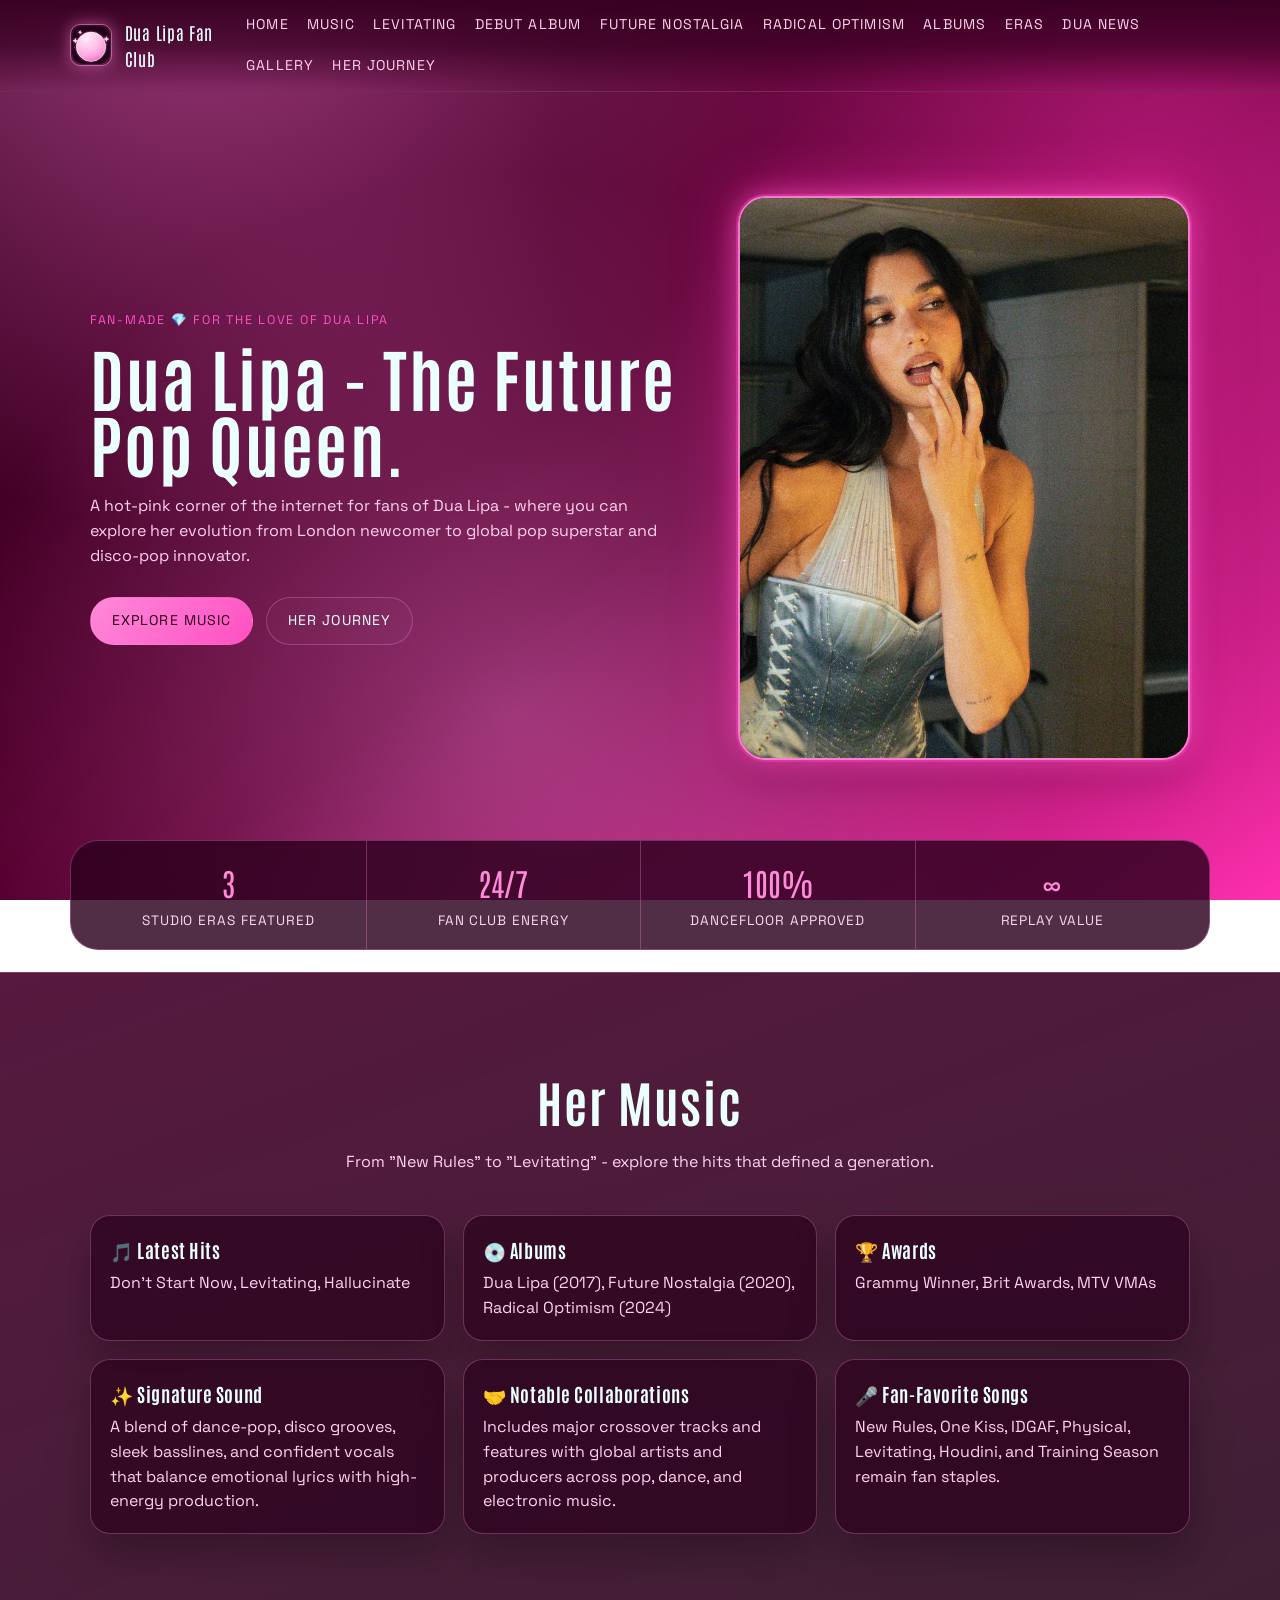
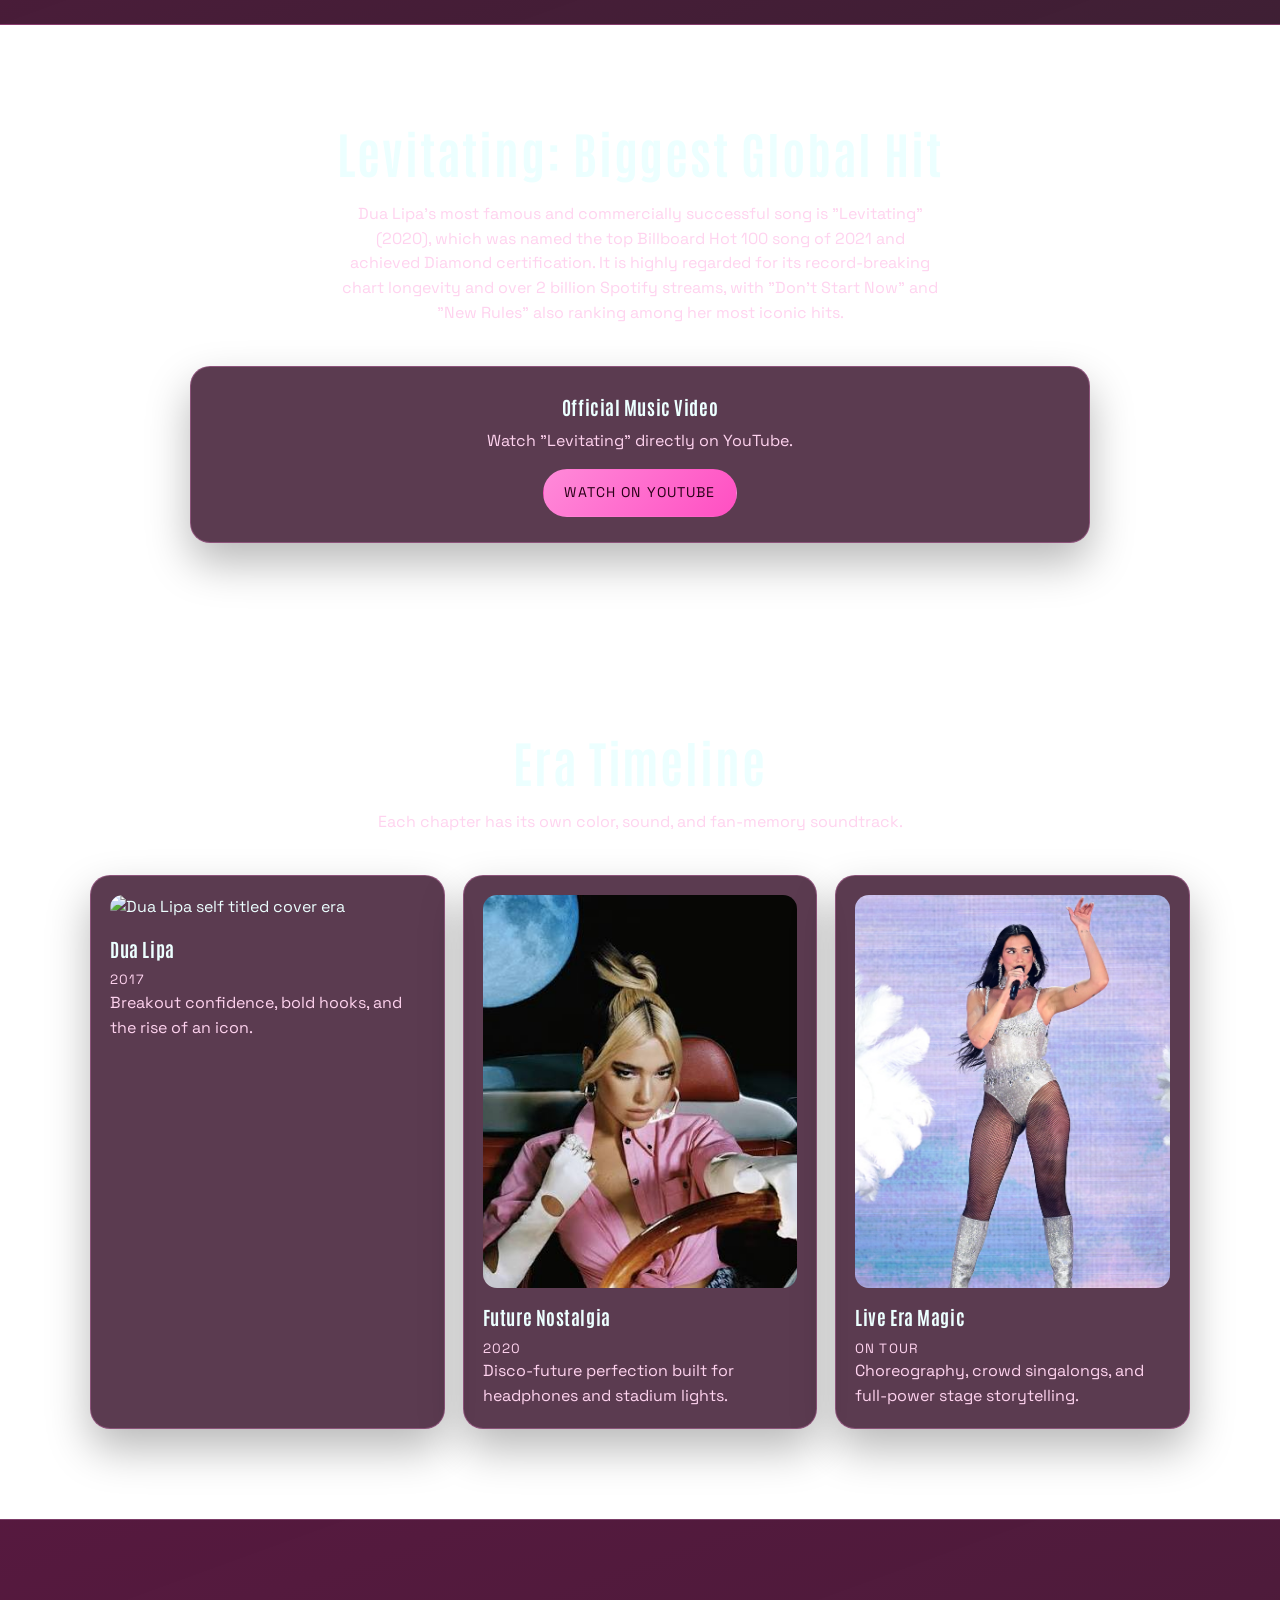
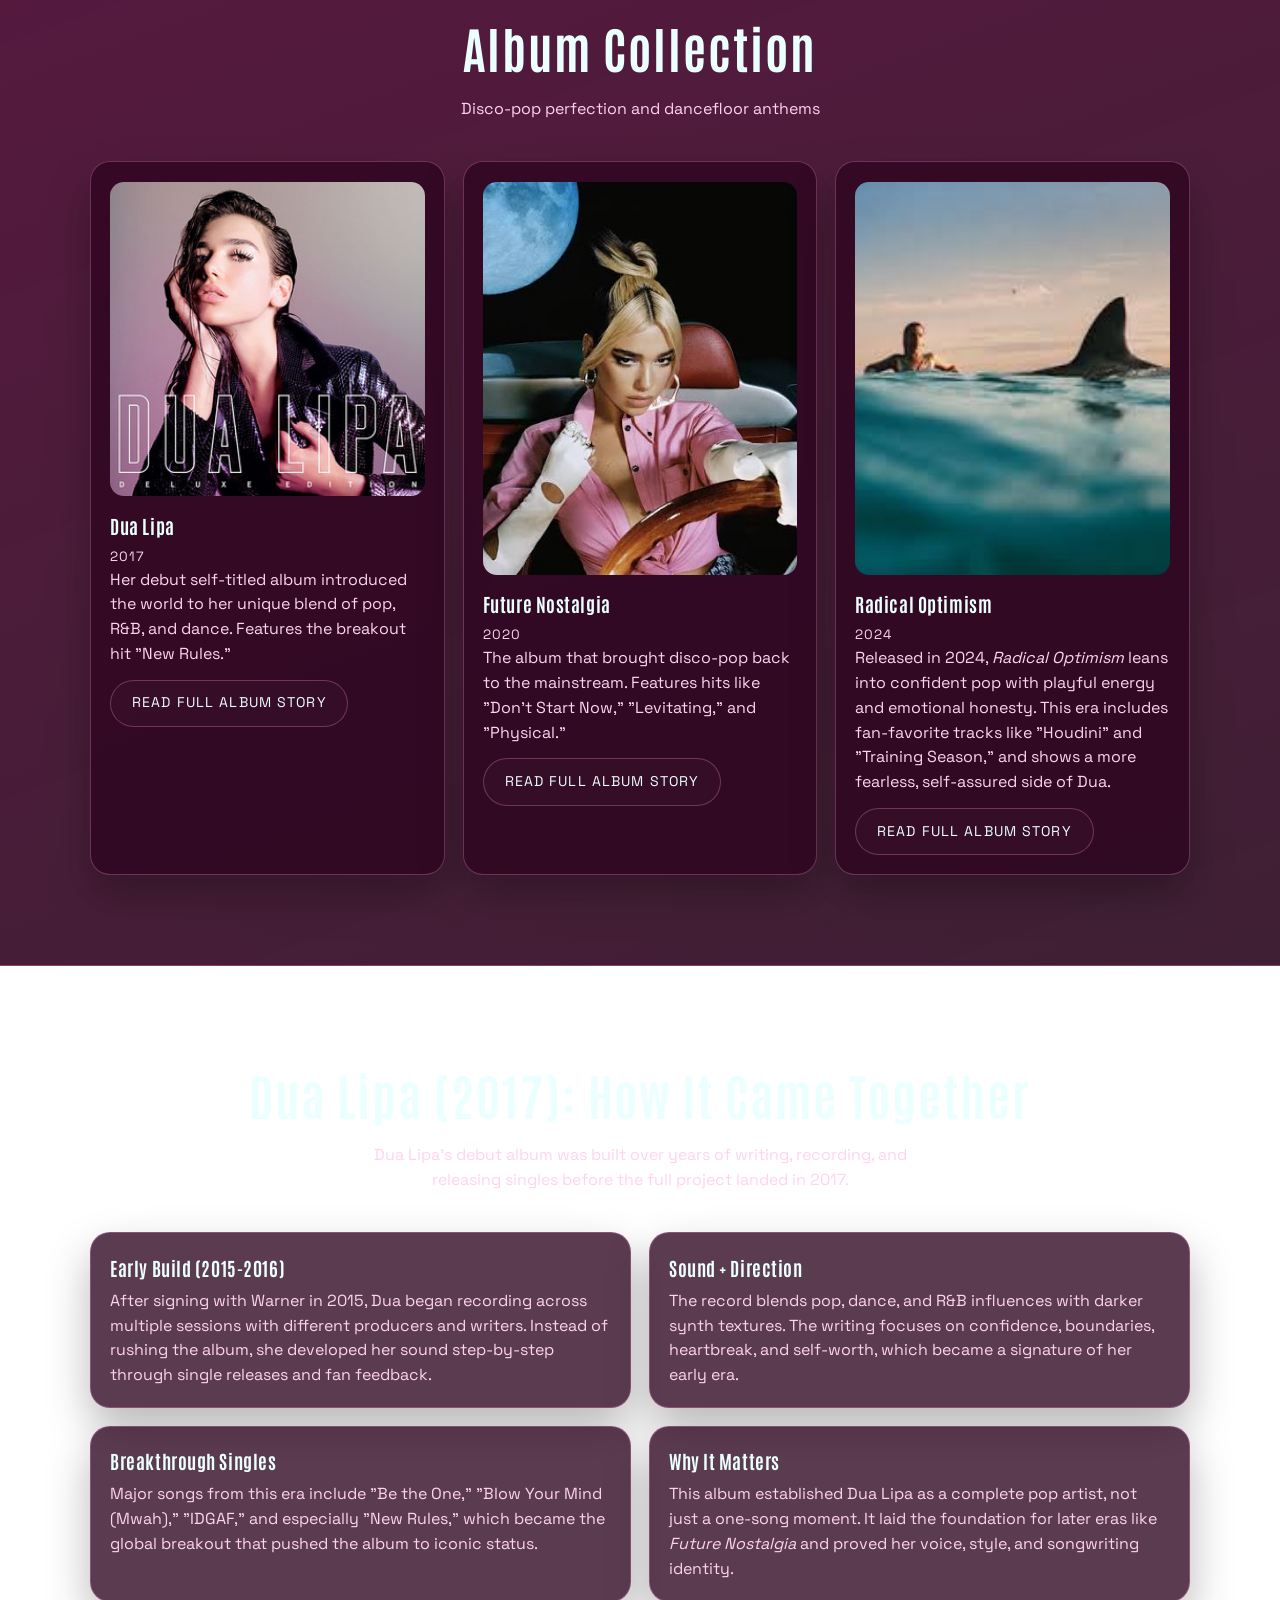
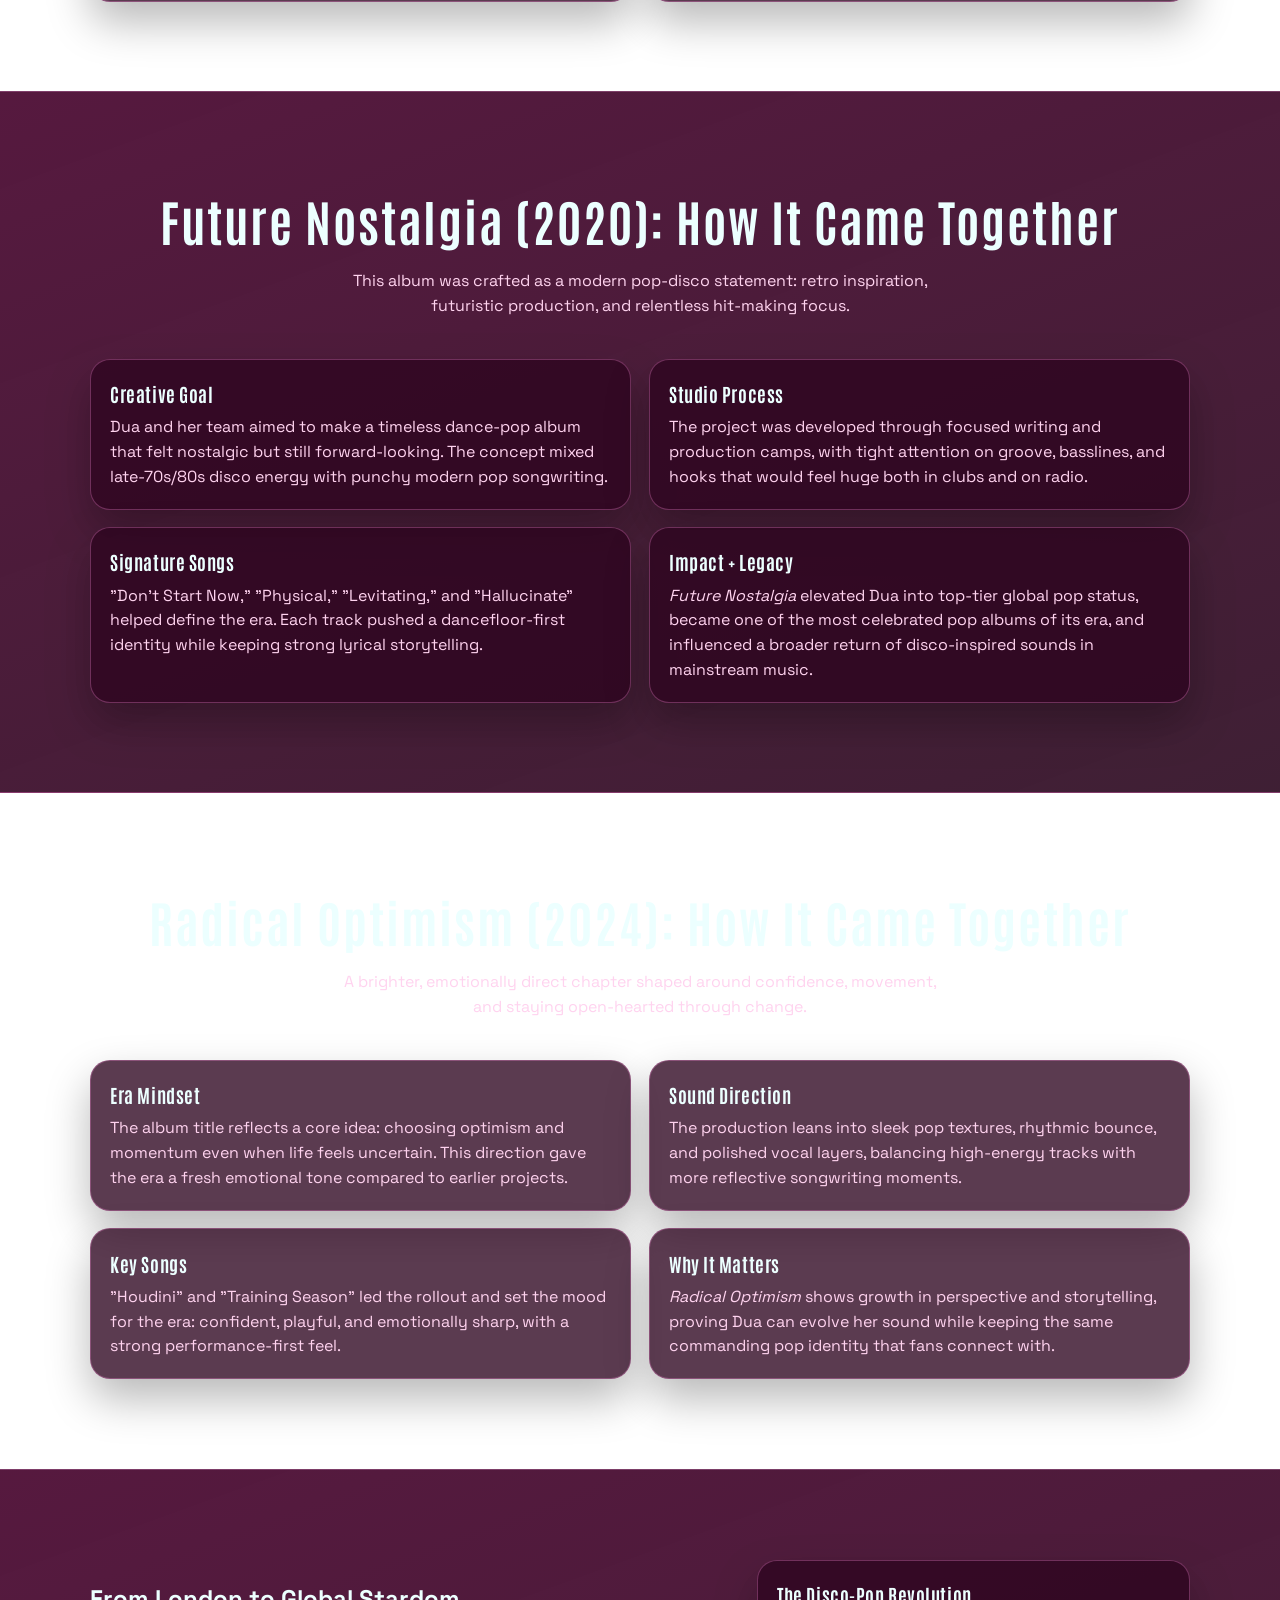
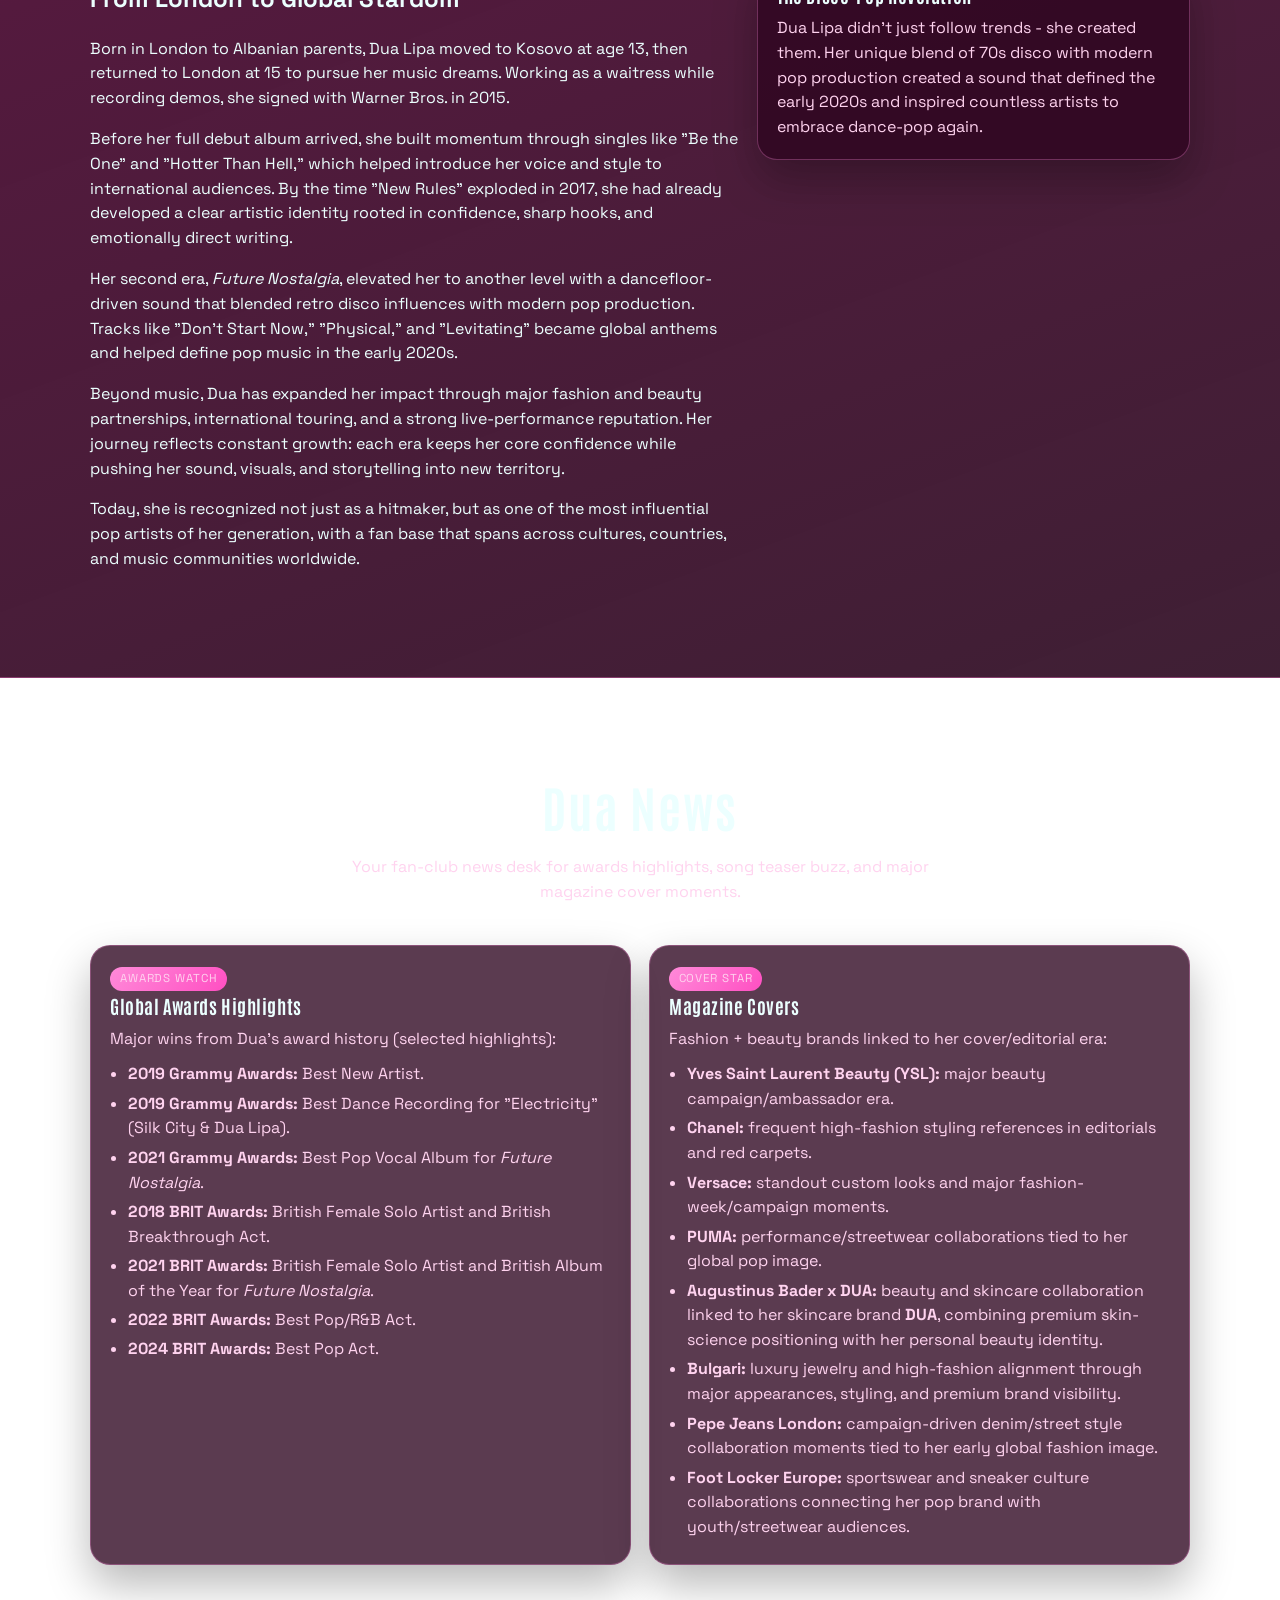
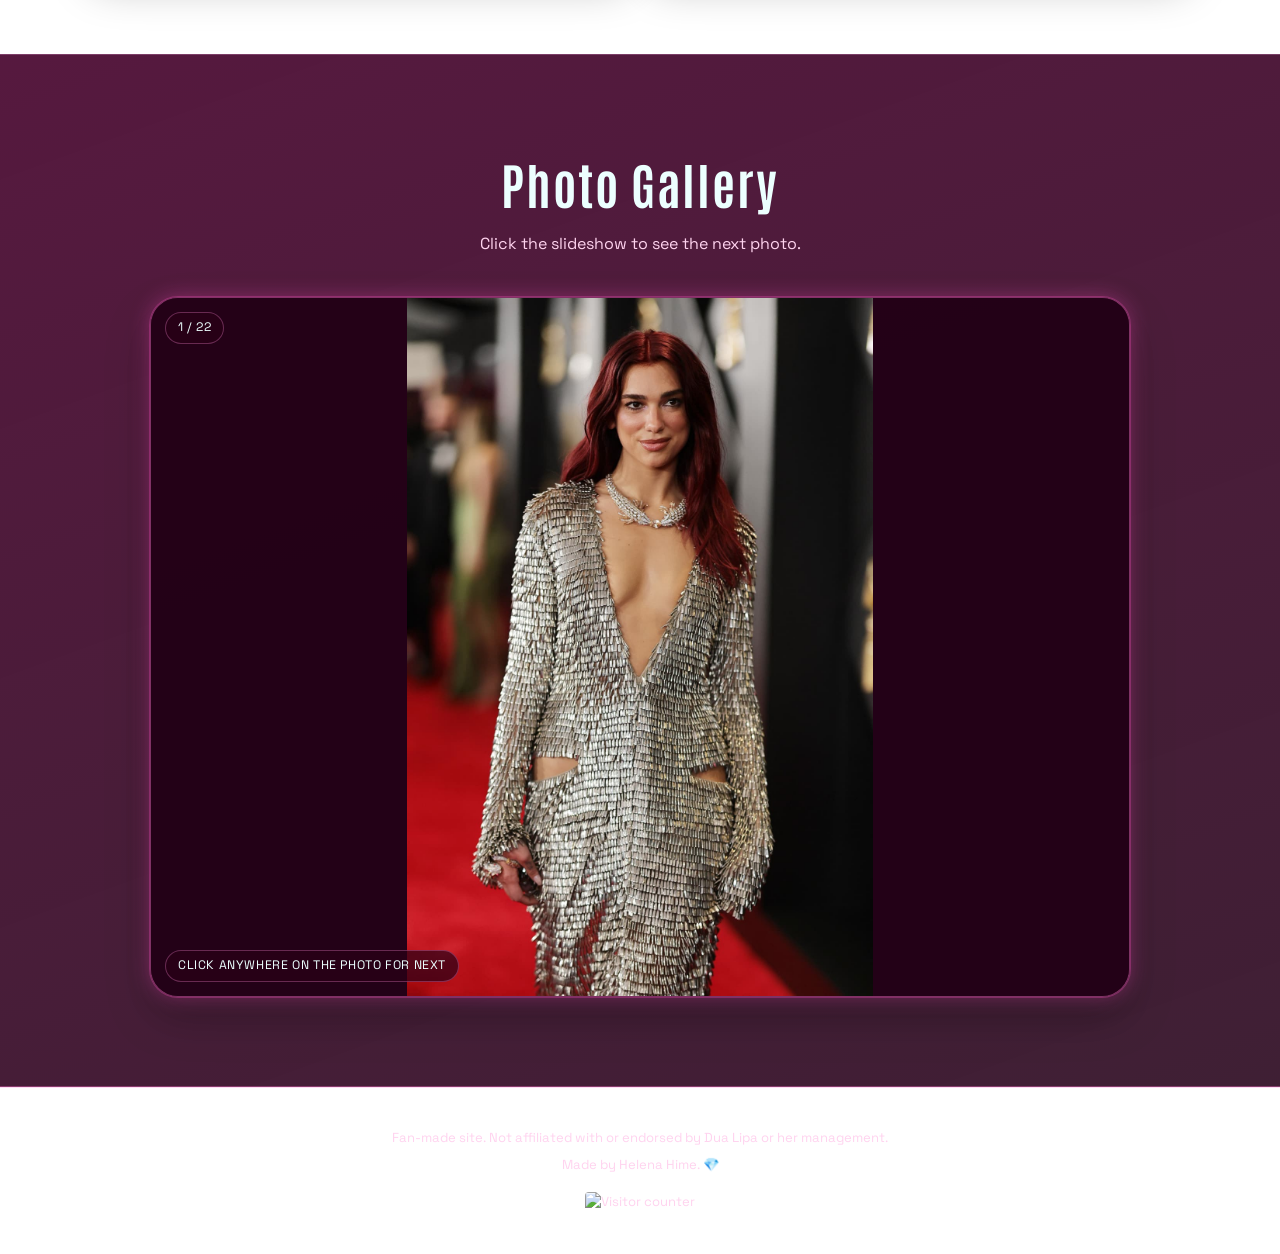
==== index.html @ 4084bbfb "Launch Dua Lipa fan club site Co-Authored-By: Claude Sonnet 4.6 <noreply@anthropic.com>" ====
<!DOCTYPE html>
<html lang="en">
  <head>
    <meta charset="UTF-8" />
    <meta name="viewport" content="width=device-width, initial-scale=1" />
    <title>Dua Lipa Fan Club</title>
    <meta
      name="description"
      content="A turquoise blue fan-made home for Dua Lipa fans. Explore her music journey, albums, and join the global fan community."
    />
    <link rel="icon" type="image/svg+xml" href="dua-lipa-symbol.svg" />
    <link rel="preconnect" href="https://fonts.googleapis.com" />
    <link rel="preconnect" href="https://fonts.gstatic.com" crossorigin />
    <link
      href="https://fonts.googleapis.com/css2?family=Antonio:wght@400;600;700&family=Space+Grotesk:wght@400;500;700&display=swap"
      rel="stylesheet"
    />
    <link rel="stylesheet" href="dua-lipa-styles.css" />
  </head>
  <body>
    <header class="site-header">
      <div class="container header-inner">
        <div class="logo">
          <img class="logo-mark" src="dua-lipa-symbol.svg" alt="Disco ball icon" />
          <span class="logo-text">Dua Lipa Fan Club</span>
        </div>
        <nav class="nav">
          <a href="#home">Home</a>
          <a href="#music">Music</a>
          <a href="#levitating">Levitating</a>
          <a href="#self-titled-info">Debut Album</a>
          <a href="#future-nostalgia-info">Future Nostalgia</a>
          <a href="#radical-optimism-info">Radical Optimism</a>
          <a href="#albums">Albums</a>
          <a href="#eras">Eras</a>
          <a href="#dua-news">Dua News</a>
          <a href="#gallery">Gallery</a>
          <a href="#journey">Her Journey</a>
        </nav>
      </div>
    </header>

    <main>
      <!-- Hero -->
      <section id="home" class="hero">
        <div class="container hero-inner">
          <div class="hero-text">
            <p class="eyebrow">Fan-made 💎 For the love of Dua Lipa</p>
            <h1>Dua Lipa - The Future Pop Queen.</h1>
            <p class="hero-subtitle">
              A hot-pink corner of the internet for fans of Dua Lipa - where you can explore her
              evolution from London newcomer to global pop superstar and disco-pop innovator.
            </p>
            <div class="hero-actions">
              <a href="#music" class="btn btn-primary">Explore Music</a>
              <a href="#journey" class="btn btn-ghost">Her Journey</a>
            </div>
          </div>
          <div class="hero-card">
            <div class="hero-image">
              <img
                src="newduapic.jpg"
                alt="Dua Lipa"
              />
            </div>
          </div>
        </div>
      </section>

      <section class="hype-strip">
        <div class="container hype-strip-inner">
          <article class="hype-item">
            <p class="hype-value">3</p>
            <p class="hype-label">Studio Eras Featured</p>
          </article>
          <article class="hype-item">
            <p class="hype-value">24/7</p>
            <p class="hype-label">Fan Club Energy</p>
          </article>
          <article class="hype-item">
            <p class="hype-value">100%</p>
            <p class="hype-label">Dancefloor Approved</p>
          </article>
          <article class="hype-item">
            <p class="hype-value">∞</p>
            <p class="hype-label">Replay Value</p>
          </article>
        </div>
      </section>

      <!-- Music Section -->
      <section id="music" class="section section-alt">
        <div class="container">
          <div class="section-header">
            <h2>Her Music</h2>
            <p>
              From "New Rules" to "Levitating" - explore the hits that defined a generation.
            </p>
          </div>
          <div class="music-grid">
            <div class="music-card">
              <h3>🎵 Latest Hits</h3>
              <p>Don't Start Now, Levitating, Hallucinate</p>
            </div>
            <div class="music-card">
              <h3>💿 Albums</h3>
              <p>Dua Lipa (2017), Future Nostalgia (2020), Radical Optimism (2024)</p>
            </div>
            <div class="music-card">
              <h3>🏆 Awards</h3>
              <p>Grammy Winner, Brit Awards, MTV VMAs</p>
            </div>
            <div class="music-card">
              <h3>✨ Signature Sound</h3>
              <p>
                A blend of dance-pop, disco grooves, sleek basslines, and confident vocals
                that balance emotional lyrics with high-energy production.
              </p>
            </div>
            <div class="music-card">
              <h3>🤝 Notable Collaborations</h3>
              <p>
                Includes major crossover tracks and features with global artists and
                producers across pop, dance, and electronic music.
              </p>
            </div>
            <div class="music-card">
              <h3>🎤 Fan-Favorite Songs</h3>
              <p>
                New Rules, One Kiss, IDGAF, Physical, Levitating, Houdini,
                and Training Season remain fan staples.
              </p>
            </div>
          </div>
        </div>
      </section>

      <section id="levitating" class="section">
        <div class="container">
          <div class="section-header">
            <h2>Levitating: Biggest Global Hit</h2>
            <p>
              Dua Lipa's most famous and commercially successful song is "Levitating" (2020), which was named the top Billboard Hot 100 song of 2021 and achieved Diamond certification. It is highly regarded for its record-breaking chart longevity and over 2 billion Spotify streams, with "Don't Start Now" and "New Rules" also ranking among her most iconic hits.
            </p>
          </div>
          <div class="video-feature">
            <div class="video-link-card">
              <h3>Official Music Video</h3>
              <p>Watch "Levitating" directly on YouTube.</p>
              <a
                class="btn btn-primary"
                href="https://www.youtube.com/watch?v=TUVcZfQe-Kw"
                target="_blank"
                rel="noopener noreferrer"
              >
                Watch on YouTube
              </a>
            </div>
          </div>
        </div>
      </section>

      <!-- Eras -->
      <section id="eras" class="section">
        <div class="container">
          <div class="section-header">
            <h2>Era Timeline</h2>
            <p>Each chapter has its own color, sound, and fan-memory soundtrack.</p>
          </div>
          <div class="era-grid">
            <article class="era-card">
              <img class="self-titled-cover" src="dualipaselftitledera.JPG" alt="Dua Lipa self titled cover era" />
              <h3>Dua Lipa</h3>
              <p class="album-year">2017</p>
              <p>Breakout confidence, bold hooks, and the rise of an icon.</p>
            </article>
            <article class="era-card">
              <img src="futurenostalgia.JPG" alt="Future Nostalgia era cover" />
              <h3>Future Nostalgia</h3>
              <p class="album-year">2020</p>
              <p>Disco-future perfection built for headphones and stadium lights.</p>
            </article>
            <article class="era-card">
              <img src="liveera.JPG" alt="Dua Lipa live era performance" />
              <h3>Live Era Magic</h3>
              <p class="album-year">On Tour</p>
              <p>Choreography, crowd singalongs, and full-power stage storytelling.</p>
            </article>
          </div>
        </div>
      </section>

      <!-- Albums -->
      <section id="albums" class="section section-alt">
        <div class="container">
          <div class="section-header">
            <h2>Album Collection</h2>
            <p>Disco-pop perfection and dancefloor anthems</p>
          </div>
          <div class="album-grid">
            <article class="card album-card">
              <img class="album-dua-cover" src="dualipa2017.jpg" alt="Dua Lipa" />
              <h3>Dua Lipa</h3>
              <p class="album-year">2017</p>
              <p>
                Her debut self-titled album introduced the world to her unique blend of pop, 
                R&B, and dance. Features the breakout hit "New Rules."
              </p>
              <p>
                <a class="btn btn-ghost album-story-link" href="#self-titled-info">Read Full Album Story</a>
              </p>
            </article>
            <article class="card album-card">
              <img src="futurenostalgia.JPG" alt="Future Nostalgia" />
              <h3>Future Nostalgia</h3>
              <p class="album-year">2020</p>
              <p>
                The album that brought disco-pop back to the mainstream. Features hits like 
                "Don't Start Now," "Levitating," and "Physical."
              </p>
              <p>
                <a class="btn btn-ghost album-story-link" href="#future-nostalgia-info">Read Full Album Story</a>
              </p>
            </article>
            <article class="card album-card">
              <img src="radicaloptimism.jpg" alt="Radical Optimism" />
              <h3>Radical Optimism</h3>
              <p class="album-year">2024</p>
              <p>
                Released in 2024, <em>Radical Optimism</em> leans into confident pop with
                playful energy and emotional honesty. This era includes fan-favorite tracks like
                "Houdini" and "Training Season," and shows a more fearless, self-assured side of Dua.
              </p>
              <p>
                <a class="btn btn-ghost album-story-link" href="#radical-optimism-info">Read Full Album Story</a>
              </p>
            </article>
          </div>
        </div>
      </section>

      <section id="self-titled-info" class="section">
        <div class="container">
          <div class="section-header">
            <h2>Dua Lipa (2017): How It Came Together</h2>
            <p>
              Dua Lipa's debut album was built over years of writing, recording, and releasing singles before the full project landed in 2017.
            </p>
          </div>
          <div class="album-story-grid">
            <article class="story-card">
              <h3>Early Build (2015-2016)</h3>
              <p>
                After signing with Warner in 2015, Dua began recording across multiple sessions with different producers and writers. Instead of rushing the album, she developed her sound step-by-step through single releases and fan feedback.
              </p>
            </article>
            <article class="story-card">
              <h3>Sound + Direction</h3>
              <p>
                The record blends pop, dance, and R&amp;B influences with darker synth textures. The writing focuses on confidence, boundaries, heartbreak, and self-worth, which became a signature of her early era.
              </p>
            </article>
            <article class="story-card">
              <h3>Breakthrough Singles</h3>
              <p>
                Major songs from this era include "Be the One," "Blow Your Mind (Mwah)," "IDGAF," and especially "New Rules," which became the global breakout that pushed the album to iconic status.
              </p>
            </article>
            <article class="story-card">
              <h3>Why It Matters</h3>
              <p>
                This album established Dua Lipa as a complete pop artist, not just a one-song moment. It laid the foundation for later eras like <em>Future Nostalgia</em> and proved her voice, style, and songwriting identity.
              </p>
            </article>
          </div>
        </div>
      </section>

      <section id="future-nostalgia-info" class="section section-alt">
        <div class="container">
          <div class="section-header">
            <h2>Future Nostalgia (2020): How It Came Together</h2>
            <p>
              This album was crafted as a modern pop-disco statement: retro inspiration, futuristic production, and relentless hit-making focus.
            </p>
          </div>
          <div class="album-story-grid">
            <article class="story-card">
              <h3>Creative Goal</h3>
              <p>
                Dua and her team aimed to make a timeless dance-pop album that felt nostalgic but still forward-looking. The concept mixed late-70s/80s disco energy with punchy modern pop songwriting.
              </p>
            </article>
            <article class="story-card">
              <h3>Studio Process</h3>
              <p>
                The project was developed through focused writing and production camps, with tight attention on groove, basslines, and hooks that would feel huge both in clubs and on radio.
              </p>
            </article>
            <article class="story-card">
              <h3>Signature Songs</h3>
              <p>
                "Don't Start Now," "Physical," "Levitating," and "Hallucinate" helped define the era. Each track pushed a dancefloor-first identity while keeping strong lyrical storytelling.
              </p>
            </article>
            <article class="story-card">
              <h3>Impact + Legacy</h3>
              <p>
                <em>Future Nostalgia</em> elevated Dua into top-tier global pop status, became one of the most celebrated pop albums of its era, and influenced a broader return of disco-inspired sounds in mainstream music.
              </p>
            </article>
          </div>
        </div>
      </section>

      <section id="radical-optimism-info" class="section">
        <div class="container">
          <div class="section-header">
            <h2>Radical Optimism (2024): How It Came Together</h2>
            <p>
              A brighter, emotionally direct chapter shaped around confidence, movement, and staying open-hearted through change.
            </p>
          </div>
          <div class="album-story-grid">
            <article class="story-card">
              <h3>Era Mindset</h3>
              <p>
                The album title reflects a core idea: choosing optimism and momentum even when life feels uncertain. This direction gave the era a fresh emotional tone compared to earlier projects.
              </p>
            </article>
            <article class="story-card">
              <h3>Sound Direction</h3>
              <p>
                The production leans into sleek pop textures, rhythmic bounce, and polished vocal layers, balancing high-energy tracks with more reflective songwriting moments.
              </p>
            </article>
            <article class="story-card">
              <h3>Key Songs</h3>
              <p>
                "Houdini" and "Training Season" led the rollout and set the mood for the era: confident, playful, and emotionally sharp, with a strong performance-first feel.
              </p>
            </article>
            <article class="story-card">
              <h3>Why It Matters</h3>
              <p>
                <em>Radical Optimism</em> shows growth in perspective and storytelling, proving Dua can evolve her sound while keeping the same commanding pop identity that fans connect with.
              </p>
            </article>
          </div>
        </div>
      </section>

      <!-- Her Journey -->
      <section id="journey" class="section section-alt">
        <div class="container two-column">
          <div>
            <h2>From London to Global Stardom</h2>
            <p>
              Born in London to Albanian parents, Dua Lipa moved to Kosovo at age 13, 
              then returned to London at 15 to pursue her music dreams. Working as a waitress 
              while recording demos, she signed with Warner Bros. in 2015.
            </p>
            <p>
              Before her full debut album arrived, she built momentum through singles like
              "Be the One" and "Hotter Than Hell," which helped introduce her voice and style
              to international audiences. By the time "New Rules" exploded in 2017, she had
              already developed a clear artistic identity rooted in confidence, sharp hooks,
              and emotionally direct writing.
            </p>
            <p>
              Her second era, <em>Future Nostalgia</em>, elevated her to another level with a
              dancefloor-driven sound that blended retro disco influences with modern pop
              production. Tracks like "Don't Start Now," "Physical," and "Levitating" became
              global anthems and helped define pop music in the early 2020s.
            </p>
            <p>
              Beyond music, Dua has expanded her impact through major fashion and beauty
              partnerships, international touring, and a strong live-performance reputation.
              Her journey reflects constant growth: each era keeps her core confidence while
              pushing her sound, visuals, and storytelling into new territory.
            </p>
            <p>
              Today, she is recognized not just as a hitmaker, but as one of the most
              influential pop artists of her generation, with a fan base that spans across
              cultures, countries, and music communities worldwide.
            </p>
          </div>
          <div class="highlight-card">
            <h3>The Disco-Pop Revolution</h3>
            <p>
              Dua Lipa didn't just follow trends - she created them. Her unique blend of 
              70s disco with modern pop production created a sound that defined the early 2020s 
              and inspired countless artists to embrace dance-pop again.
            </p>
          </div>
        </div>
      </section>

      <section id="dua-news" class="section">
        <div class="container">
          <div class="section-header">
            <h2>Dua News</h2>
            <p>
              Your fan-club news desk for awards highlights, song teaser buzz, and major magazine cover moments.
            </p>
          </div>
          <div class="news-grid">
            <article class="news-card">
              <p class="news-tag">Awards Watch</p>
              <h3>Global Awards Highlights</h3>
              <p>Major wins from Dua's award history (selected highlights):</p>
              <ul class="news-list">
                <li><strong>2019 Grammy Awards:</strong> Best New Artist.</li>
                <li><strong>2019 Grammy Awards:</strong> Best Dance Recording for "Electricity" (Silk City & Dua Lipa).</li>
                <li><strong>2021 Grammy Awards:</strong> Best Pop Vocal Album for <em>Future Nostalgia</em>.</li>
                <li><strong>2018 BRIT Awards:</strong> British Female Solo Artist and British Breakthrough Act.</li>
                <li><strong>2021 BRIT Awards:</strong> British Female Solo Artist and British Album of the Year for <em>Future Nostalgia</em>.</li>
                <li><strong>2022 BRIT Awards:</strong> Best Pop/R&amp;B Act.</li>
                <li><strong>2024 BRIT Awards:</strong> Best Pop Act.</li>
              </ul>
            </article>
            <article class="news-card">
              <p class="news-tag">Cover Star</p>
              <h3>Magazine Covers</h3>
              <p>Fashion + beauty brands linked to her cover/editorial era:</p>
              <ul class="news-list">
                <li><strong>Yves Saint Laurent Beauty (YSL):</strong> major beauty campaign/ambassador era.</li>
                <li><strong>Chanel:</strong> frequent high-fashion styling references in editorials and red carpets.</li>
                <li><strong>Versace:</strong> standout custom looks and major fashion-week/campaign moments.</li>
                <li><strong>PUMA:</strong> performance/streetwear collaborations tied to her global pop image.</li>
                <li><strong>Augustinus Bader x DUA:</strong> beauty and skincare collaboration linked to her skincare brand <strong>DUA</strong>, combining premium skin-science positioning with her personal beauty identity.</li>
                <li><strong>Bulgari:</strong> luxury jewelry and high-fashion alignment through major appearances, styling, and premium brand visibility.</li>
                <li><strong>Pepe Jeans London:</strong> campaign-driven denim/street style collaboration moments tied to her early global fashion image.</li>
                <li><strong>Foot Locker Europe:</strong> sportswear and sneaker culture collaborations connecting her pop brand with youth/streetwear audiences.</li>
              </ul>
            </article>
          </div>
        </div>
      </section>

      <!-- Gallery -->
      <section id="gallery" class="section section-alt">
        <div class="container">
          <div class="section-header">
            <h2>Photo Gallery</h2>
            <p>
              Click the slideshow to see the next photo.
            </p>
          </div>
          <div id="gallery-slideshow" class="gallery-slideshow" tabindex="0" role="button" aria-label="Next gallery photo">
            <img class="gallery-slide is-active" src="dualipa.JPG" alt="Dua Lipa portrait" />
            <img class="gallery-slide" src="futurenostalgia.JPG" alt="Future Nostalgia era" />
            <img class="gallery-slide" src="photogallery0.jpg" alt="Dua Lipa gallery photo 1" />
            <img class="gallery-slide" src="photogallery1.jpg" alt="Dua Lipa gallery photo 2" />
            <img class="gallery-slide" src="photogallery2.jpg" alt="Dua Lipa gallery photo 3" />
            <img class="gallery-slide" src="JPEG image.JPEG" alt="Dua Lipa new gallery photo 4" />
            <img class="gallery-slide" src="JPEG image 2.JPEG" alt="Dua Lipa new gallery photo 5" />
            <img class="gallery-slide" src="JPEG image 3.JPEG" alt="Dua Lipa new gallery photo 6" />
            <img class="gallery-slide" src="JPEG image 4.JPEG" alt="Dua Lipa new gallery photo 7" />
            <img class="gallery-slide" src="JPEG image 5.JPEG" alt="Dua Lipa new gallery photo 8" />
            <img class="gallery-slide" src="JPEG image 6.JPEG" alt="Dua Lipa new gallery photo 9" />
            <img class="gallery-slide" src="JPEG image 7.JPEG" alt="Dua Lipa new gallery photo 10" />
            <img class="gallery-slide" src="JPEG image 8.JPEG" alt="Dua Lipa new gallery photo 11" />
            <img class="gallery-slide" src="JPEG image 9.JPEG" alt="Dua Lipa new gallery photo 12" />
            <img class="gallery-slide" src="JPEG image 10.JPEG" alt="Dua Lipa new gallery photo 13" />
            <img class="gallery-slide" src="JPEG image 11.JPEG" alt="Dua Lipa new gallery photo 14" />
            <img class="gallery-slide" src="JPEG image 12.JPEG" alt="Dua Lipa new gallery photo 15" />
            <img class="gallery-slide" src="JPEG image 13.JPEG" alt="Dua Lipa new gallery photo 16" />
            <img class="gallery-slide" src="JPEG image 14.JPEG" alt="Dua Lipa new gallery photo 17" />
            <img class="gallery-slide" src="JPEG image 15.JPEG" alt="Dua Lipa new gallery photo 18" />
            <img class="gallery-slide" src="JPEG image 16.JPEG" alt="Dua Lipa new gallery photo 19" />
            <img class="gallery-slide" src="JPEG image 17.JPEG" alt="Dua Lipa new gallery photo 20" />
            <p id="gallery-counter" class="gallery-counter">1 / 22</p>
            <p class="gallery-hint">Click anywhere on the photo for next</p>
          </div>
        </div>
      </section>

    </main>

    <footer class="site-footer">
      <div class="container footer-inner">
        <p class="small">
          Fan-made site. Not affiliated with or endorsed by Dua Lipa or her management.
        </p>
        <p class="small">
          Made by Helena Hime. 💎
        </p>
        <p class="small" style="margin-top: 0.6rem;">
          <img
            src="https://hits.seeyoufarm.com/api/count/incr/badge.svg?url=https%3A%2F%2Fhelenahimelinosilva-byte.github.io%2Fdualipafanclub&count_bg=%23FF4FC2&title_bg=%232A0018&icon=heart&icon_color=%23FFFFFF&title=visitors&edge_flat=true"
            alt="Visitor counter"
            style="height: 22px; display: inline-block; vertical-align: middle; border-radius: 4px;"
          />
        </p>
      </div>
    </footer>

    <script>
      (function () {
        const slideshow = document.getElementById("gallery-slideshow");
        if (!slideshow) return;
        const slides = Array.from(slideshow.querySelectorAll(".gallery-slide"));
        const counter = document.getElementById("gallery-counter");
        let current = 0;

        function render() {
          slides.forEach((slide, index) => {
            slide.classList.toggle("is-active", index === current);
          });
          if (counter) {
            counter.textContent = (current + 1) + " / " + slides.length;
          }
        }

        function nextSlide() {
          current = (current + 1) % slides.length;
          render();
        }

        slideshow.addEventListener("click", nextSlide);
        slideshow.addEventListener("keydown", function (event) {
          if (event.key === "Enter" || event.key === " ") {
            event.preventDefault();
            nextSlide();
          }
        });
      })();
    </script>
  </body>
</html>
---- dua-lipa-styles.css ----
:root {
  --bg-deep: #2a0018;
  --bg-mid: #5c0033;
  --bg-pop: #ff2fae;
  --ink: #ecffff;
  --muted: #ffd3ef;
  --highlight: #ff8ad9;
  --highlight-strong: #ff4fc2;
  --panel: rgba(46, 5, 31, 0.78);
  --panel-alt: rgba(74, 8, 48, 0.72);
  --line: rgba(255, 138, 217, 0.3);
  --radius-lg: 20px;
  --radius-xl: 28px;
  --shadow-soft: 0 20px 44px rgba(0, 0, 0, 0.28);
  --max-width: 1140px;
}

*,
*::before,
*::after {
  box-sizing: border-box;
}

html,
body {
  margin: 0;
  padding: 0;
}

body {
  font-family: "Space Grotesk", "Trebuchet MS", sans-serif;
  color: var(--ink);
  background:
    radial-gradient(circle at 15% -10%, rgba(255, 110, 210, 0.55), transparent 42%),
    radial-gradient(circle at 90% 20%, rgba(255, 45, 174, 0.5), transparent 44%),
    radial-gradient(circle at 40% 80%, rgba(255, 150, 230, 0.35), transparent 52%),
    linear-gradient(145deg, var(--bg-deep) 0%, var(--bg-mid) 55%, var(--bg-pop) 100%);
  background-attachment: fixed;
  line-height: 1.55;
  -webkit-font-smoothing: antialiased;
}

a {
  color: inherit;
  text-decoration: none;
}

img {
  max-width: 100%;
  display: block;
}

.container {
  width: 100%;
  max-width: var(--max-width);
  margin: 0 auto;
  padding: 0 1.25rem;
}

.site-header {
  position: sticky;
  top: 0;
  z-index: 30;
  backdrop-filter: blur(16px);
  background: linear-gradient(to bottom, rgba(55, 0, 33, 0.96), rgba(55, 0, 33, 0.72), transparent);
  border-bottom: 1px solid var(--line);
}

.header-inner {
  display: flex;
  align-items: center;
  justify-content: space-between;
  gap: 1.25rem;
  padding: 0.9rem 0;
}

.logo {
  display: flex;
  align-items: center;
  gap: 0.8rem;
}

.logo-mark {
  width: 42px;
  height: 42px;
  border-radius: 10px;
  object-fit: cover;
  box-shadow: 0 0 16px rgba(255, 122, 212, 0.55);
  border: 1px solid rgba(255, 200, 236, 0.5);
  flex: 0 0 auto;
}

.logo-text {
  font-family: "Antonio", "Impact", sans-serif;
  letter-spacing: 0.04em;
  font-size: 1.08rem;
}

.nav {
  display: flex;
  flex-wrap: wrap;
  gap: 1.15rem;
}

.nav a {
  font-size: 0.88rem;
  text-transform: uppercase;
  letter-spacing: 0.08em;
  color: var(--muted);
  transition: color 180ms ease;
}

.nav a:hover {
  color: var(--highlight);
}

.section {
  padding: 5.6rem 0;
  position: relative;
}

.section-alt {
  background: linear-gradient(160deg, rgba(68, 0, 42, 0.9), rgba(36, 0, 24, 0.88));
  border-top: 1px solid var(--line);
  border-bottom: 1px solid var(--line);
}

.hero {
  padding: 6.5rem 0 5rem;
}

.hero-inner {
  display: grid;
  grid-template-columns: minmax(280px, 1.15fr) minmax(240px, 0.85fr);
  align-items: center;
  gap: 2.3rem;
}

.eyebrow {
  font-size: 0.78rem;
  text-transform: uppercase;
  letter-spacing: 0.14em;
  color: var(--highlight-strong);
  margin: 0 0 0.9rem;
}

.hero h1 {
  margin: 0;
  font-family: "Antonio", "Impact", sans-serif;
  font-size: clamp(2.4rem, 7vw, 4.3rem);
  line-height: 0.95;
  letter-spacing: 0.03em;
}

.hero-subtitle {
  color: var(--muted);
  margin: 1.2rem 0 1.8rem;
  max-width: 58ch;
}

.hero-actions {
  display: flex;
  flex-wrap: wrap;
  gap: 0.8rem;
}

.btn {
  display: inline-flex;
  align-items: center;
  justify-content: center;
  border-radius: 999px;
  border: 1px solid transparent;
  font-size: 0.88rem;
  text-transform: uppercase;
  letter-spacing: 0.08em;
  padding: 0.74rem 1.3rem;
  transition: transform 180ms ease, background-color 180ms ease, border-color 180ms ease;
}

.btn:hover {
  transform: translateY(-2px);
}

.btn-primary {
  color: #2a0018;
  background: linear-gradient(130deg, var(--highlight), var(--highlight-strong));
}

.btn-ghost {
  border-color: var(--line);
  color: var(--ink);
  background: rgba(255, 255, 255, 0.02);
}

.hero-image {
  overflow: hidden;
  border-radius: var(--radius-xl);
  border: 2px solid rgba(255, 138, 217, 0.9);
  box-shadow:
    0 0 0 2px rgba(255, 79, 194, 0.35),
    0 0 26px rgba(255, 79, 194, 0.65),
    0 0 58px rgba(255, 47, 174, 0.55),
    var(--shadow-soft);
}

.hero-image img {
  aspect-ratio: 4 / 5;
  width: 100%;
  object-fit: cover;
}

.hype-strip {
  padding: 0 0 1.4rem;
}

.hype-strip-inner {
  border-radius: var(--radius-xl);
  background: rgba(44, 0, 30, 0.82);
  border: 1px solid var(--line);
  display: grid;
  grid-template-columns: repeat(4, minmax(120px, 1fr));
}

.hype-item {
  padding: 1.1rem;
  text-align: center;
}

.hype-item + .hype-item {
  border-left: 1px solid var(--line);
}

.hype-value {
  margin: 0;
  font-family: "Antonio", "Impact", sans-serif;
  font-size: 1.95rem;
  color: var(--highlight);
}

.hype-label {
  margin: 0.22rem 0 0;
  font-size: 0.85rem;
  text-transform: uppercase;
  letter-spacing: 0.07em;
  color: var(--muted);
}

.section-header {
  text-align: center;
  margin-bottom: 2.5rem;
}

.section-header h2 {
  font-family: "Antonio", "Impact", sans-serif;
  letter-spacing: 0.04em;
  font-size: clamp(2rem, 5vw, 3.1rem);
  margin: 0;
}

.section-header p {
  margin: 0.65rem auto 0;
  color: var(--muted);
  max-width: 60ch;
}

.music-grid,
.era-grid,
.album-grid,
.album-story-grid,
.news-grid,
.setlist-grid,
.fan-wall {
  display: grid;
  gap: 1.1rem;
}

.music-grid,
.era-grid,
.album-grid,
.setlist-grid,
.fan-wall {
  grid-template-columns: repeat(3, minmax(0, 1fr));
}

.album-story-grid,
.news-grid {
  grid-template-columns: repeat(2, minmax(0, 1fr));
}

.video-feature {
  max-width: 900px;
  margin: 0 auto;
}

.video-link-card {
  text-align: center;
  padding: 1.6rem;
  border-radius: var(--radius-lg);
  border: 1px solid var(--line);
  box-shadow: var(--shadow-soft);
  background: var(--panel);
}

.video-link-card h3 {
  margin: 0 0 0.45rem;
  font-family: "Antonio", "Impact", sans-serif;
  letter-spacing: 0.03em;
}

.video-link-card p {
  margin: 0 0 1rem;
  color: var(--muted);
}

.music-card,
.era-card,
.card,
.setlist-card,
.highlight-card,
.fan-note,
.story-card,
.news-card {
  background: var(--panel);
  border-radius: var(--radius-lg);
  border: 1px solid var(--line);
  box-shadow: var(--shadow-soft);
}

.music-card,
.setlist-card,
.highlight-card,
.fan-note,
.card,
.era-card,
.story-card,
.news-card {
  padding: 1.2rem;
}

.music-card h3,
.setlist-card h3,
.highlight-card h3,
.fan-note h3,
.card h3,
.era-card h3,
.story-card h3,
.news-card h3 {
  margin: 0 0 0.45rem;
  font-family: "Antonio", "Impact", sans-serif;
  letter-spacing: 0.03em;
}

.music-card p,
.setlist-card p,
.highlight-card p,
.fan-note p,
.card p,
.era-card p,
.story-card p,
.news-card p,
.highlight-card li {
  margin: 0;
  color: var(--muted);
}

.album-year {
  margin: 0 0 0.6rem;
  color: var(--highlight);
  text-transform: uppercase;
  font-size: 0.84rem;
  letter-spacing: 0.08em;
}

.era-card img,
.card img {
  border-radius: 14px;
  aspect-ratio: 4 / 5;
  width: 100%;
  object-fit: cover;
  margin-bottom: 0.9rem;
}

.era-card img.self-titled-cover {
  aspect-ratio: auto;
  object-fit: fill;
}

.album-card img.album-dua-cover {
  aspect-ratio: 1 / 1;
}

.album-story-link {
  margin-top: 0.8rem;
}

.news-tag {
  display: inline-block;
  margin: 0 0 0.6rem;
  padding: 0.2rem 0.6rem;
  border-radius: 999px;
  font-size: 0.72rem;
  letter-spacing: 0.08em;
  text-transform: uppercase;
  color: #2a0018;
  background: linear-gradient(130deg, var(--highlight), var(--highlight-strong));
}

.news-list {
  margin: 0.65rem 0 0;
  padding-left: 1.1rem;
  color: var(--muted);
}

.news-list li {
  margin: 0.28rem 0;
}

.two-column {
  display: grid;
  grid-template-columns: 1.2fr 0.8fr;
  gap: 1.1rem;
  align-items: start;
}

.highlight-card ul {
  list-style: none;
  padding: 0;
  margin: 0;
}

.highlight-card li {
  padding: 0.45rem 0;
  border-bottom: 1px solid var(--line);
}

.highlight-card li:last-child {
  border-bottom: 0;
}

.gallery-slideshow {
  position: relative;
  max-width: 980px;
  height: min(82vw, 700px);
  margin: 0 auto;
  border-radius: var(--radius-xl);
  overflow: hidden;
  background: var(--panel-alt);
  border: 1px solid var(--line);
  box-shadow:
    0 0 0 1px rgba(255, 79, 194, 0.28),
    0 0 20px rgba(255, 79, 194, 0.35),
    var(--shadow-soft);
  cursor: pointer;
}

.gallery-slideshow:focus-visible {
  outline: 2px solid var(--highlight-strong);
  outline-offset: 3px;
}

.gallery-slide {
  position: absolute;
  inset: 0;
  width: 100%;
  height: 100%;
  object-fit: contain;
  background: rgba(32, 0, 20, 0.9);
  opacity: 0;
  transform: scale(1.015);
  transition: opacity 260ms ease, transform 260ms ease;
}

.gallery-slide.is-active {
  opacity: 1;
  transform: scale(1);
}

.gallery-counter,
.gallery-hint {
  position: absolute;
  left: 0.9rem;
  margin: 0;
  z-index: 2;
  background: rgba(42, 0, 24, 0.7);
  border: 1px solid rgba(255, 138, 217, 0.3);
  border-radius: 999px;
  padding: 0.32rem 0.72rem;
  font-size: 0.77rem;
  letter-spacing: 0.05em;
  text-transform: uppercase;
}

.gallery-counter {
  top: 0.9rem;
}

.gallery-hint {
  bottom: 0.9rem;
}

.site-footer {
  text-align: center;
  padding: 2.5rem 0;
  border-top: 1px solid var(--line);
}

.footer-inner {
  display: flex;
  flex-direction: column;
  gap: 0.4rem;
}

.small {
  margin: 0;
  color: var(--muted);
  font-size: 0.82rem;
}

.hero,
.hype-strip,
.section {
  animation: rise 550ms ease both;
}

@keyframes rise {
  from {
    opacity: 0;
    transform: translateY(18px);
  }
  to {
    opacity: 1;
    transform: translateY(0);
  }
}

@media (max-width: 1020px) {
  .nav {
    gap: 0.8rem;
  }

  .music-grid,
  .era-grid,
  .album-grid,
  .news-grid,
  .setlist-grid,
  .fan-wall,
  .two-column {
    grid-template-columns: repeat(2, minmax(0, 1fr));
  }

  .two-column > :first-child {
    grid-column: 1 / -1;
  }
}

@media (max-width: 760px) {
  .header-inner {
    flex-direction: column;
    align-items: flex-start;
  }

  .hero {
    padding-top: 4.5rem;
  }

  .hero-inner,
  .music-grid,
  .era-grid,
  .album-grid,
  .album-story-grid,
  .news-grid,
  .setlist-grid,
  .fan-wall,
  .two-column,
  .hype-strip-inner {
    grid-template-columns: 1fr;
  }

  .gallery-slideshow {
    height: min(96vw, 620px);
  }

  .hype-item + .hype-item {
    border-left: 0;
    border-top: 1px solid var(--line);
  }

  .nav {
    width: 100%;
    justify-content: space-between;
  }

  .nav a {
    font-size: 0.75rem;
  }
}

@media (prefers-reduced-motion: reduce) {
  *,
  *::before,
  *::after {
    animation: none !important;
    transition: none !important;
  }
}
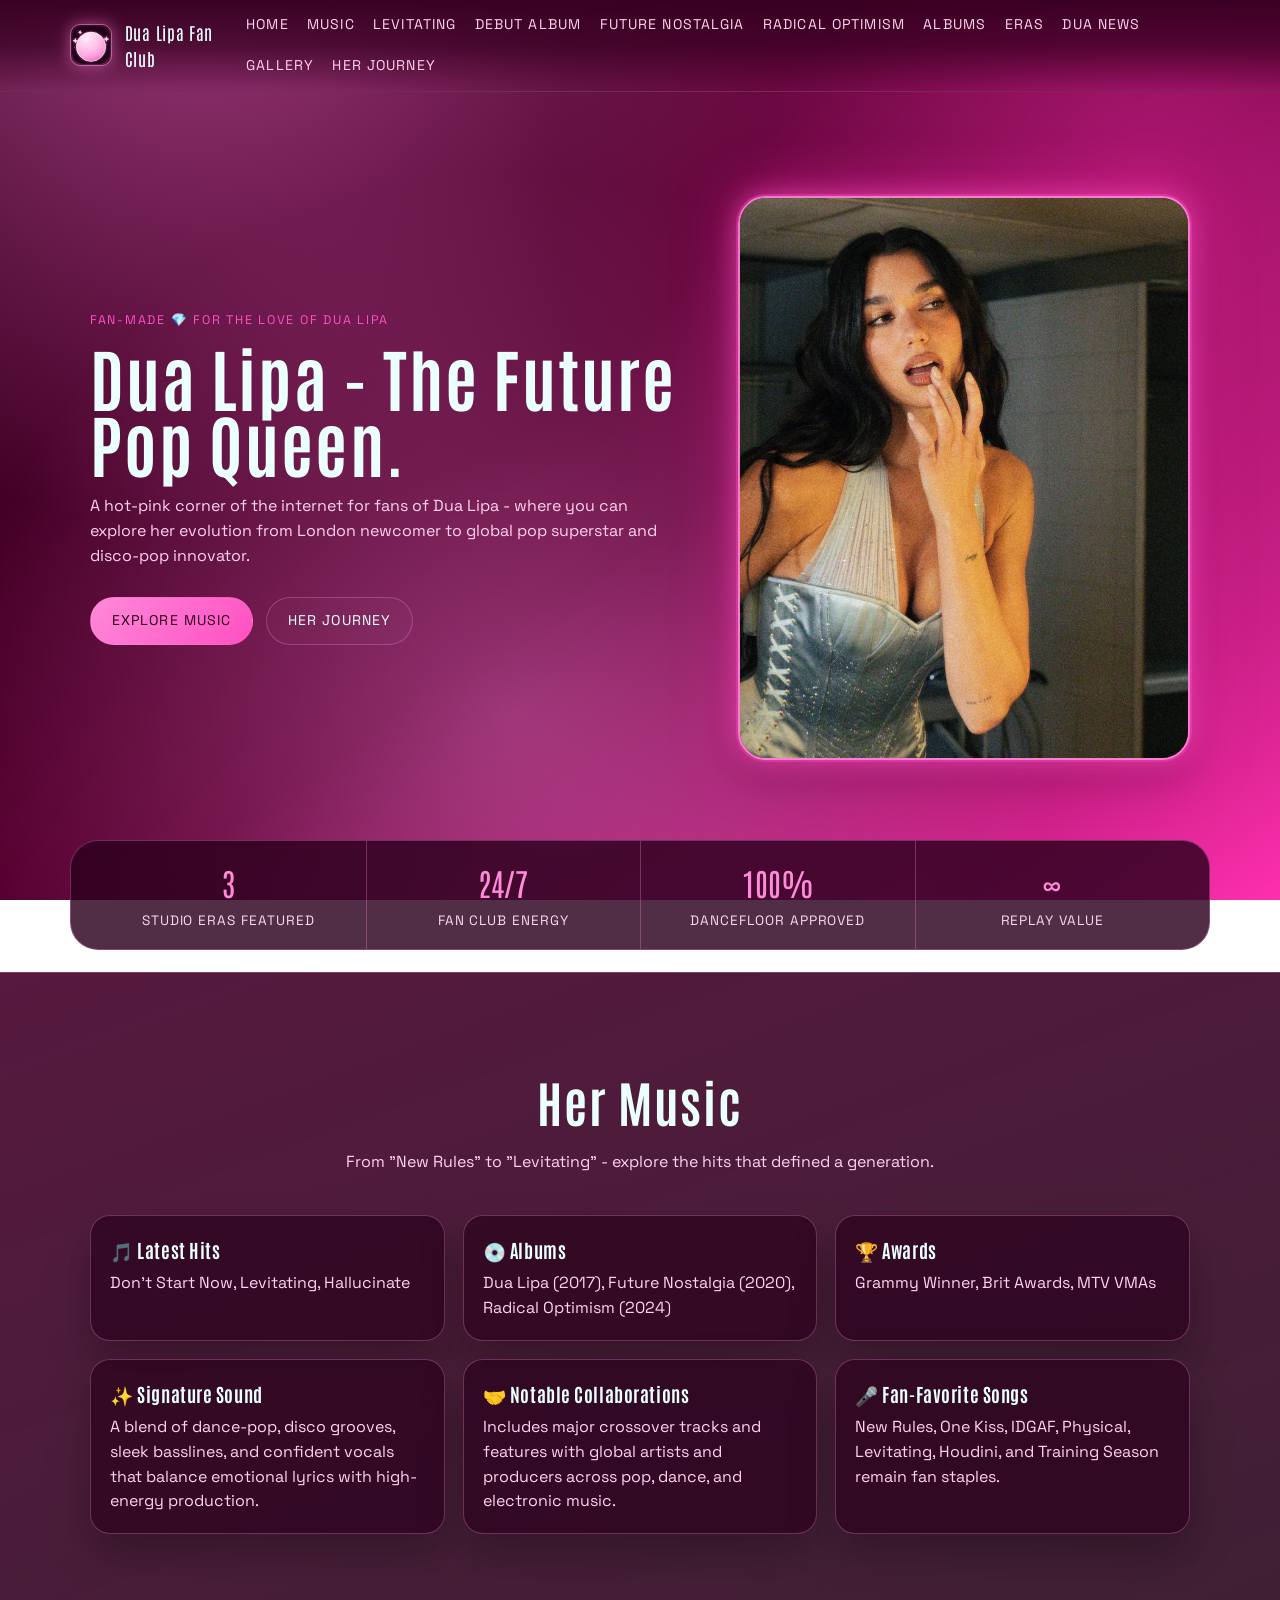
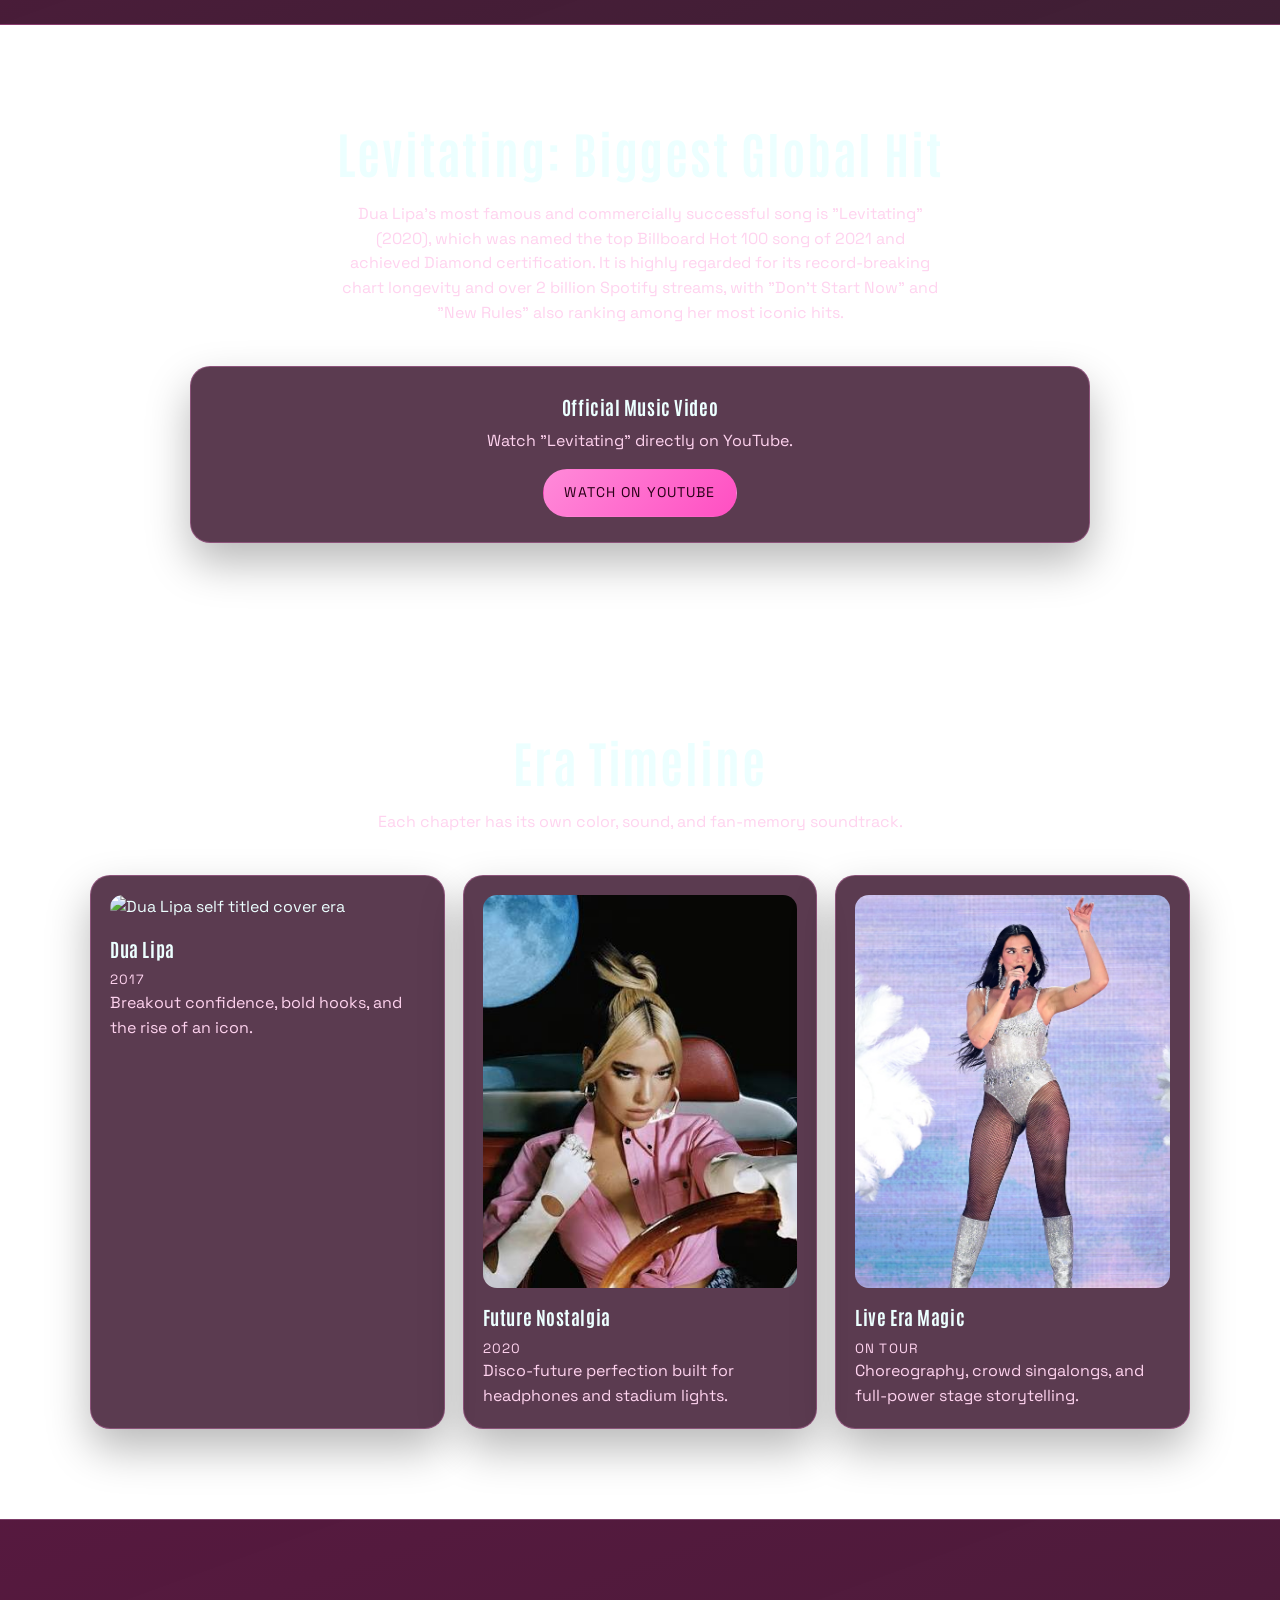
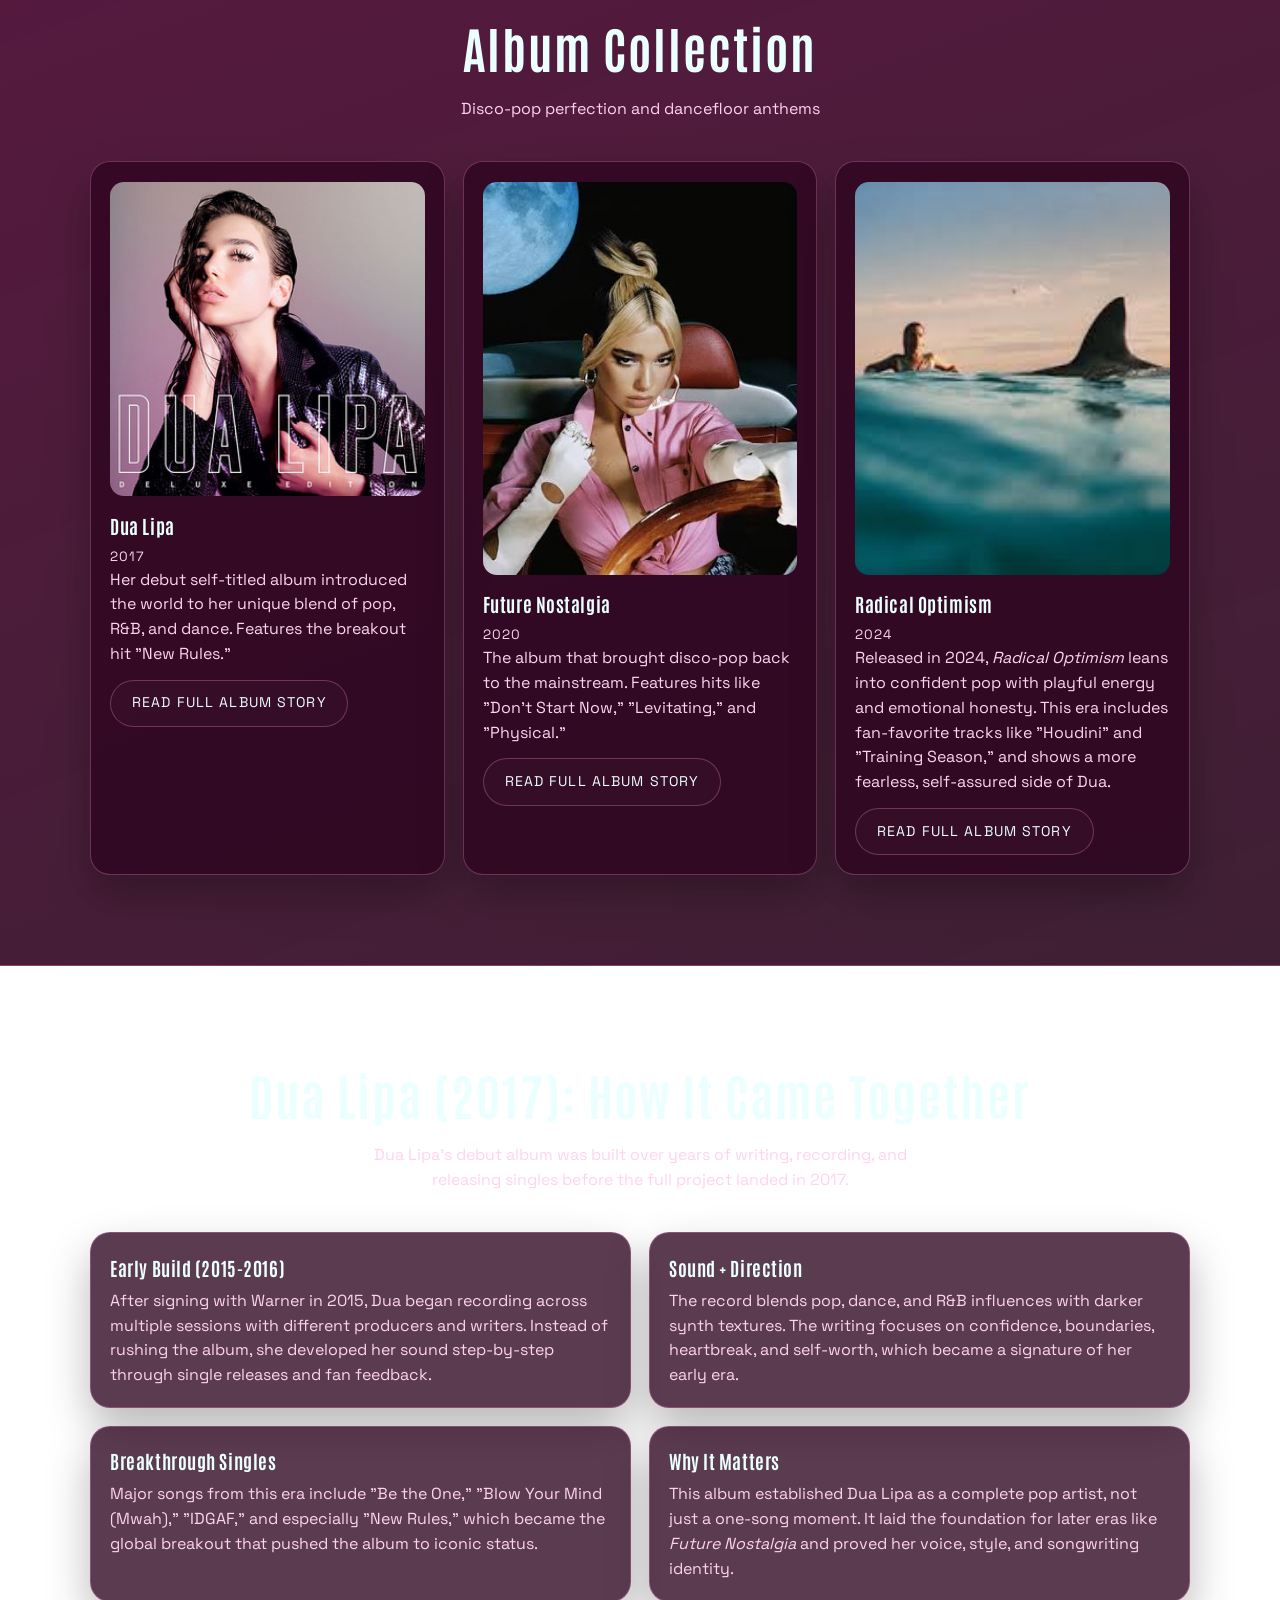
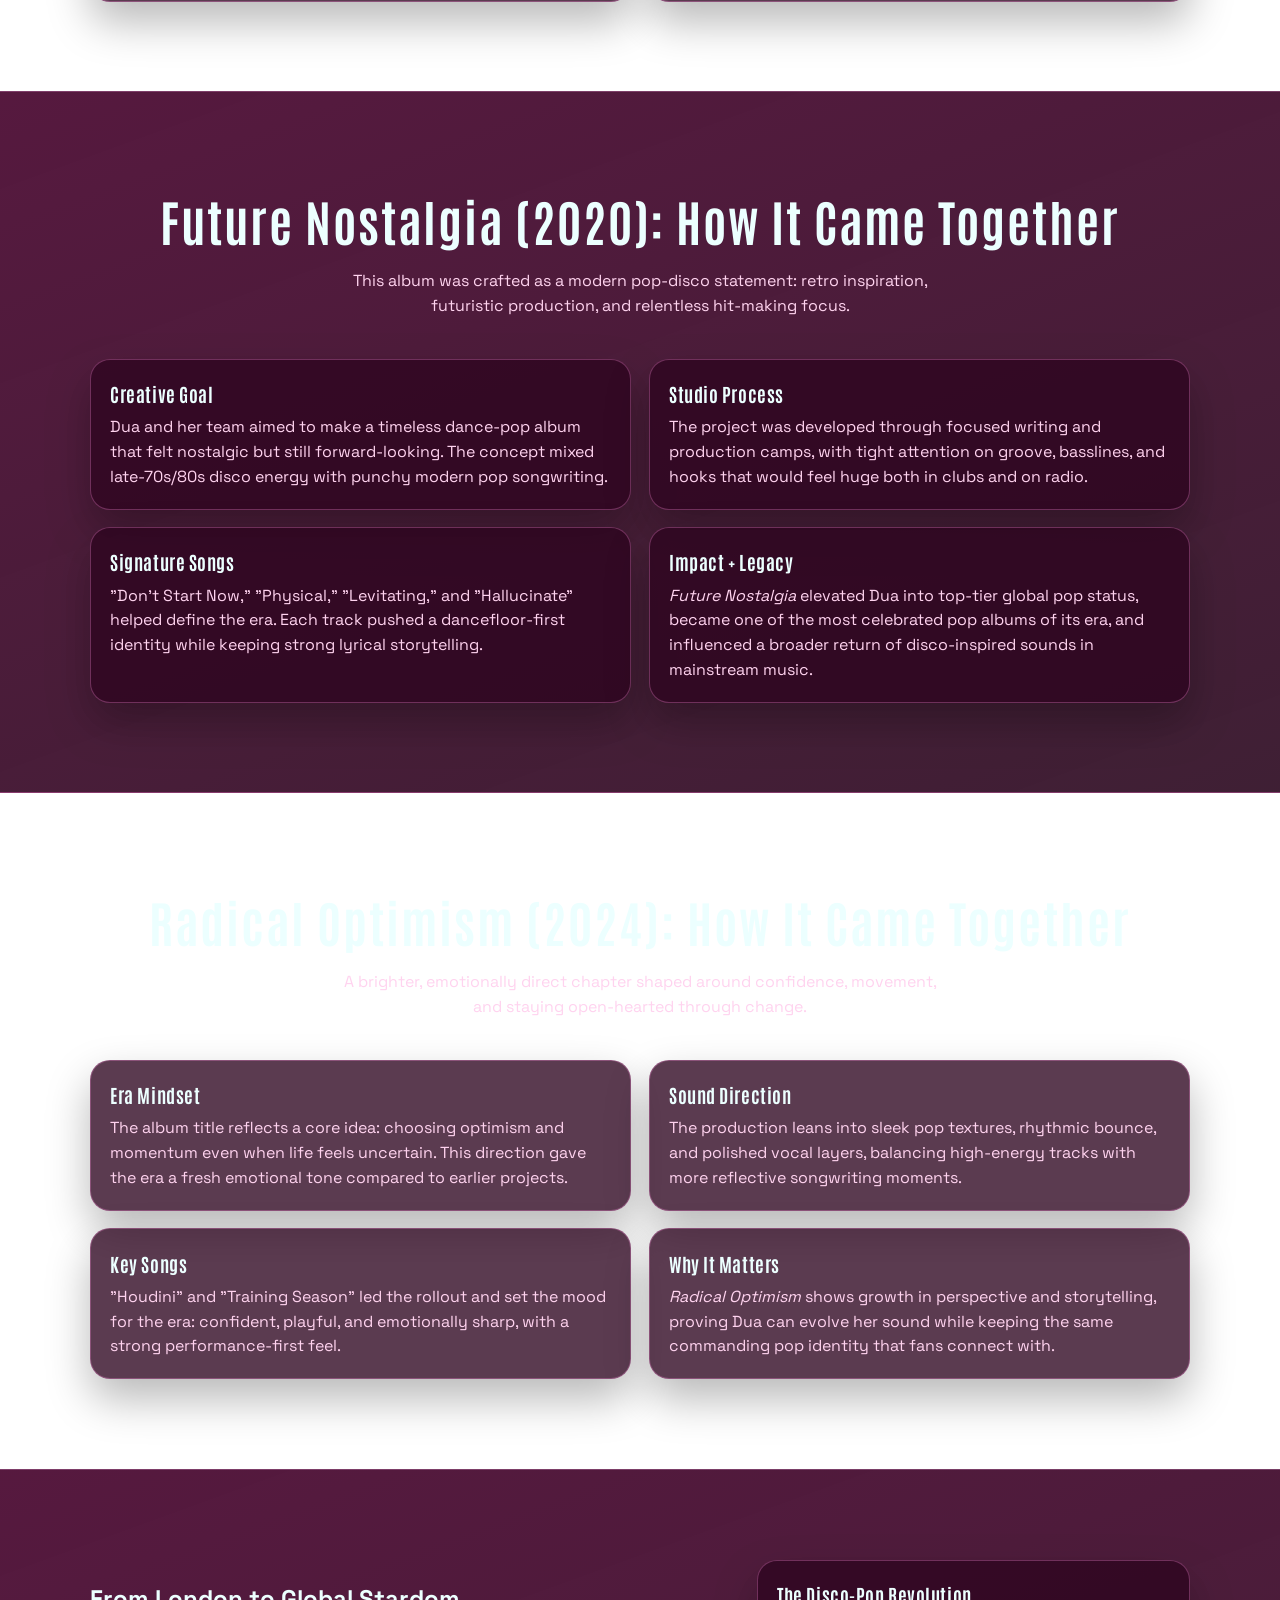
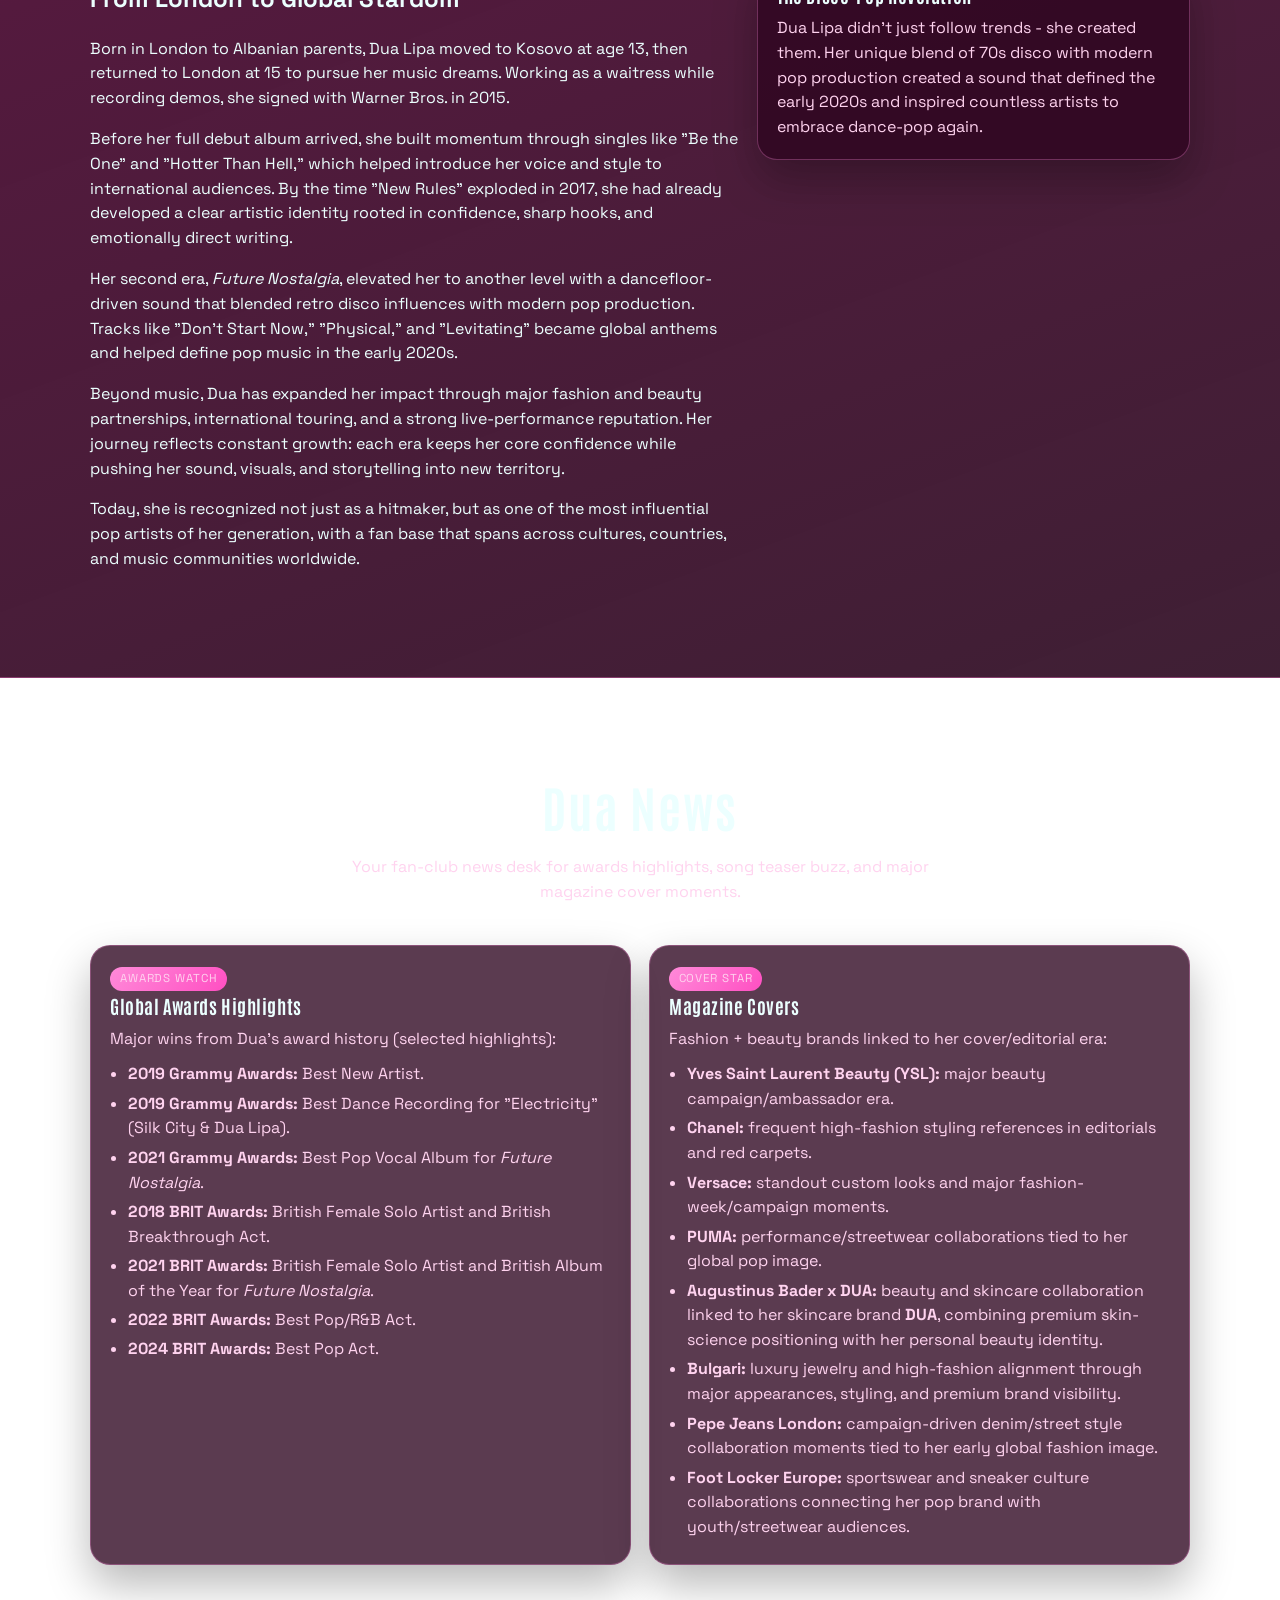
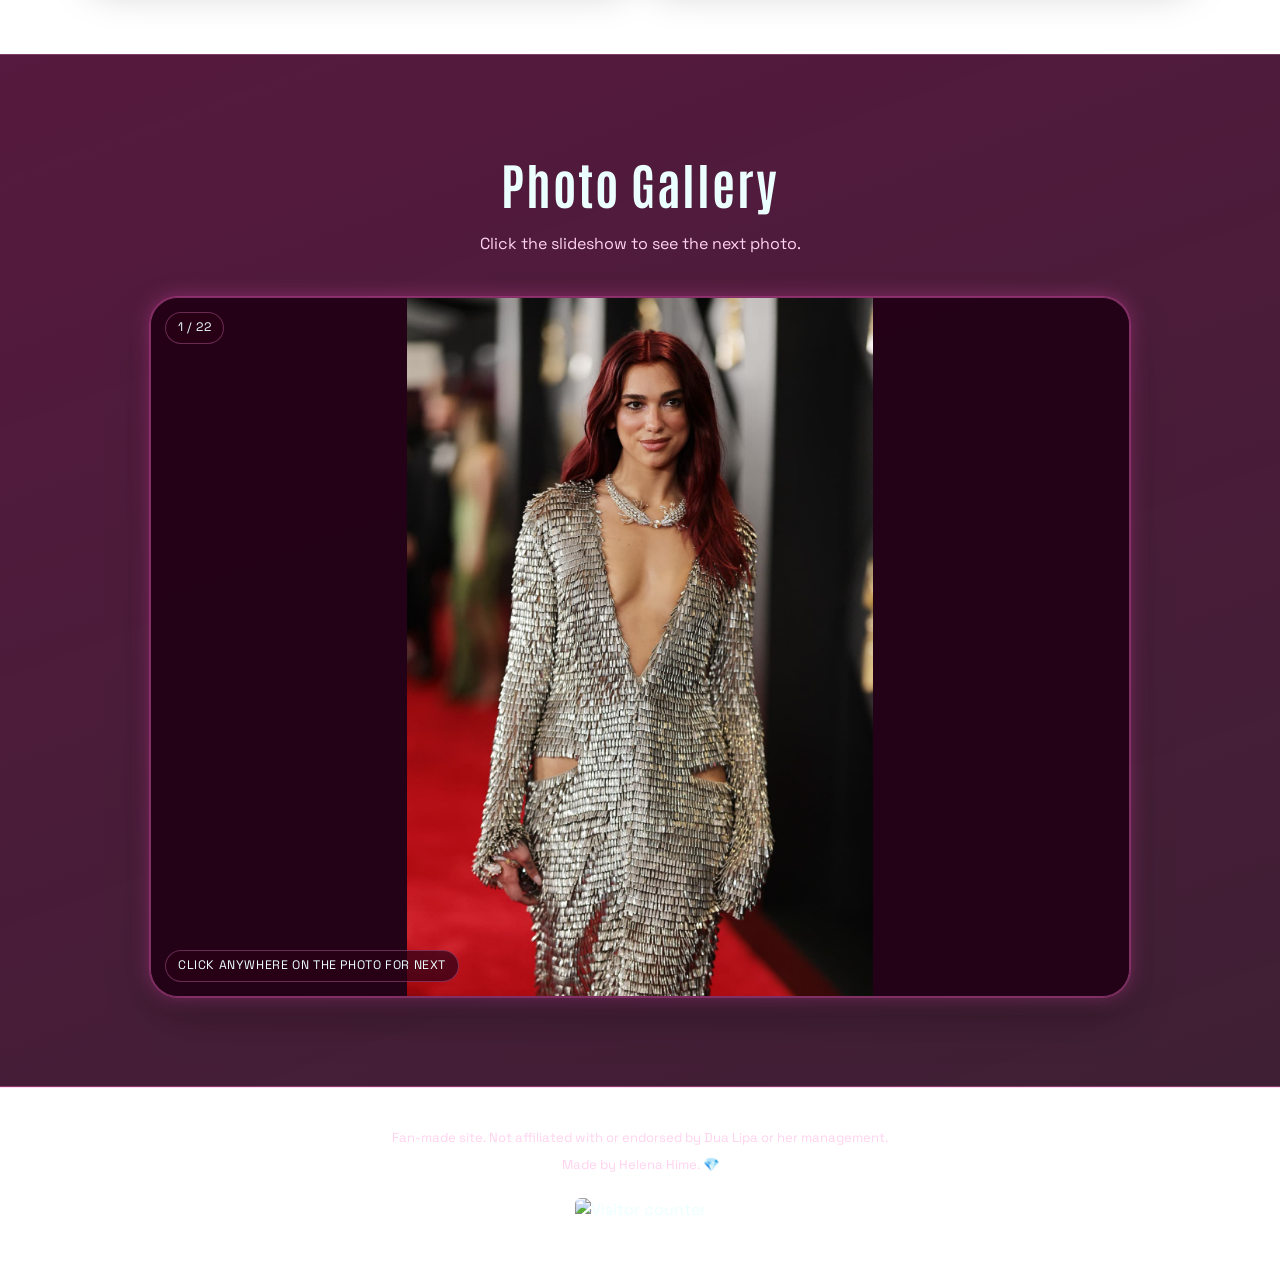
==== commit 50c800cc: "Make visitor counter bigger and more visible Co-Authored-By: Claude Sonnet 4.6 <noreply@anthropic.co" ====
--- a/index.html
+++ b/index.html
@@ -486,11 +486,11 @@
         <p class="small">
           Made by Helena Hime. 💎
         </p>
-        <p class="small" style="margin-top: 0.6rem;">
+        <p style="margin-top: 1rem;">
           <img
             src="https://hits.seeyoufarm.com/api/count/incr/badge.svg?url=https%3A%2F%2Fhelenahimelinosilva-byte.github.io%2Fdualipafanclub&count_bg=%23FF4FC2&title_bg=%232A0018&icon=heart&icon_color=%23FFFFFF&title=visitors&edge_flat=true"
             alt="Visitor counter"
-            style="height: 22px; display: inline-block; vertical-align: middle; border-radius: 4px;"
+            style="height: 32px; display: inline-block; vertical-align: middle; border-radius: 6px;"
           />
         </p>
       </div>
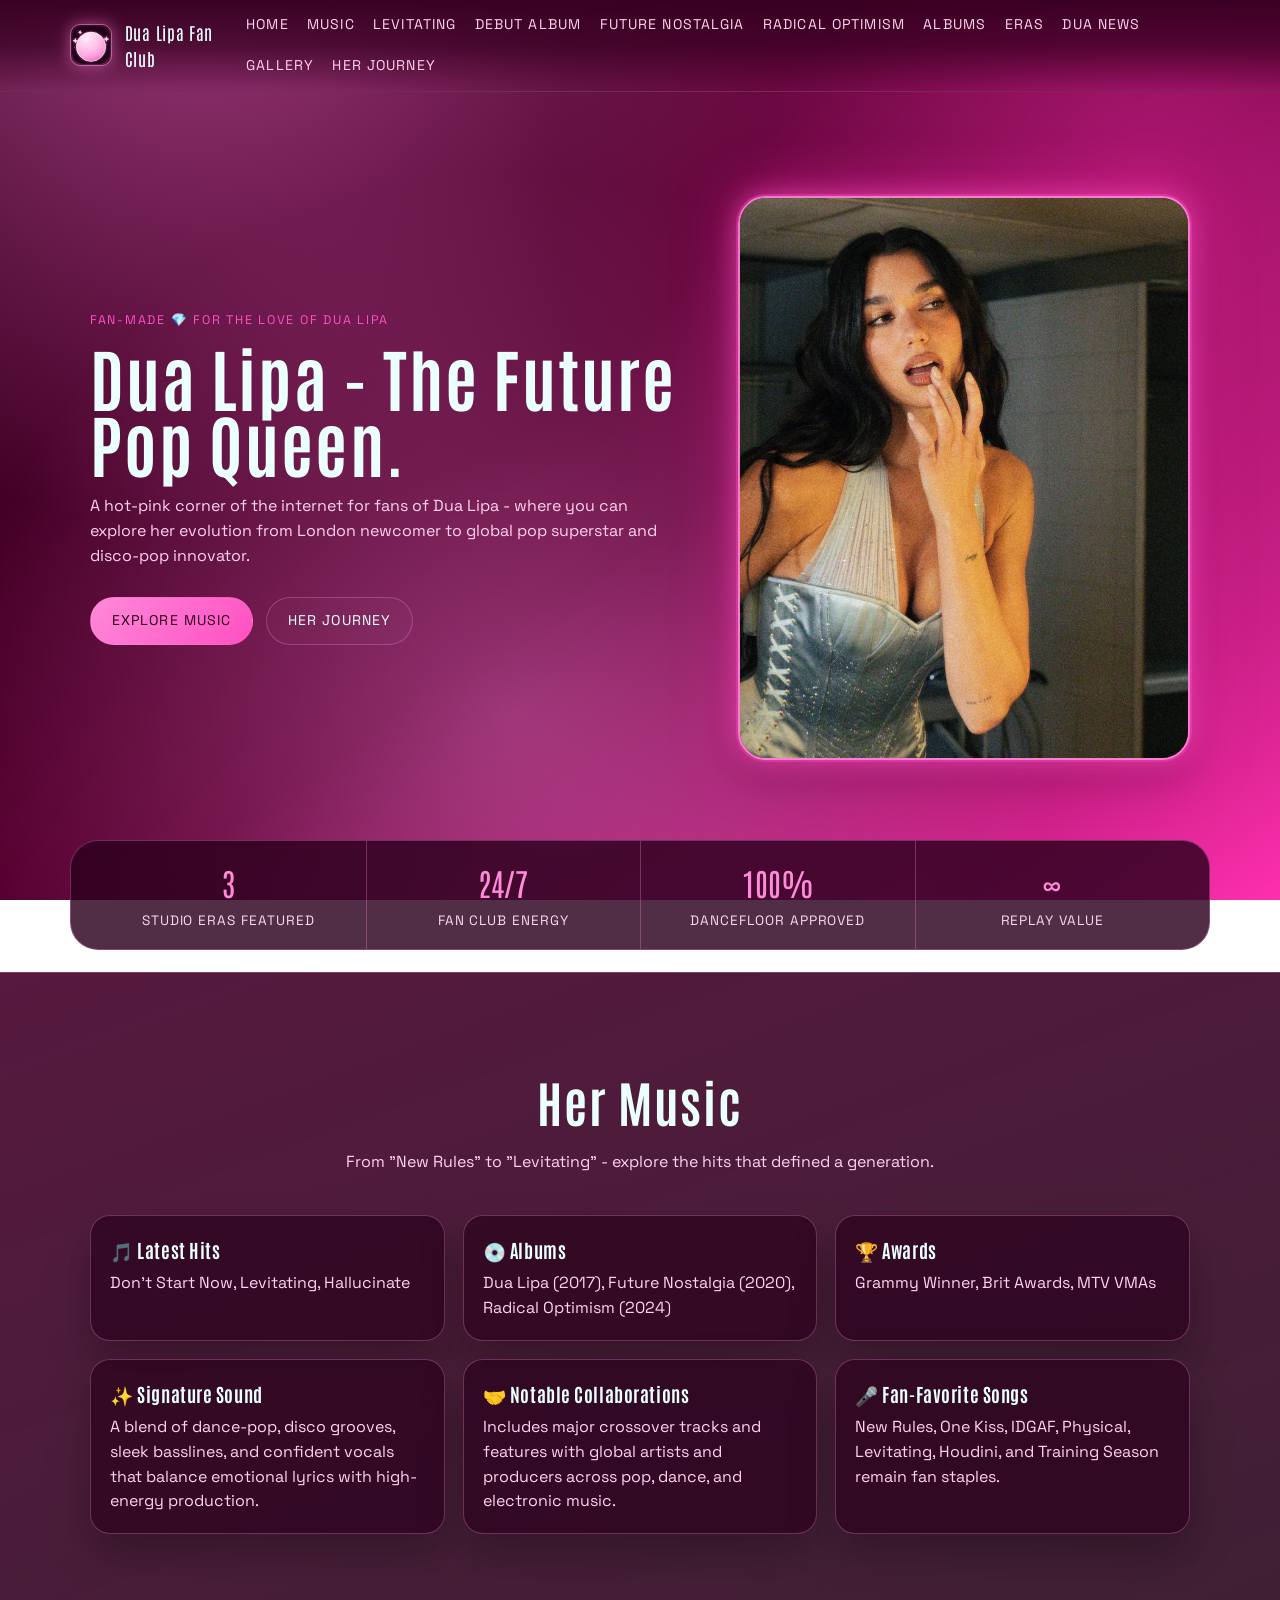
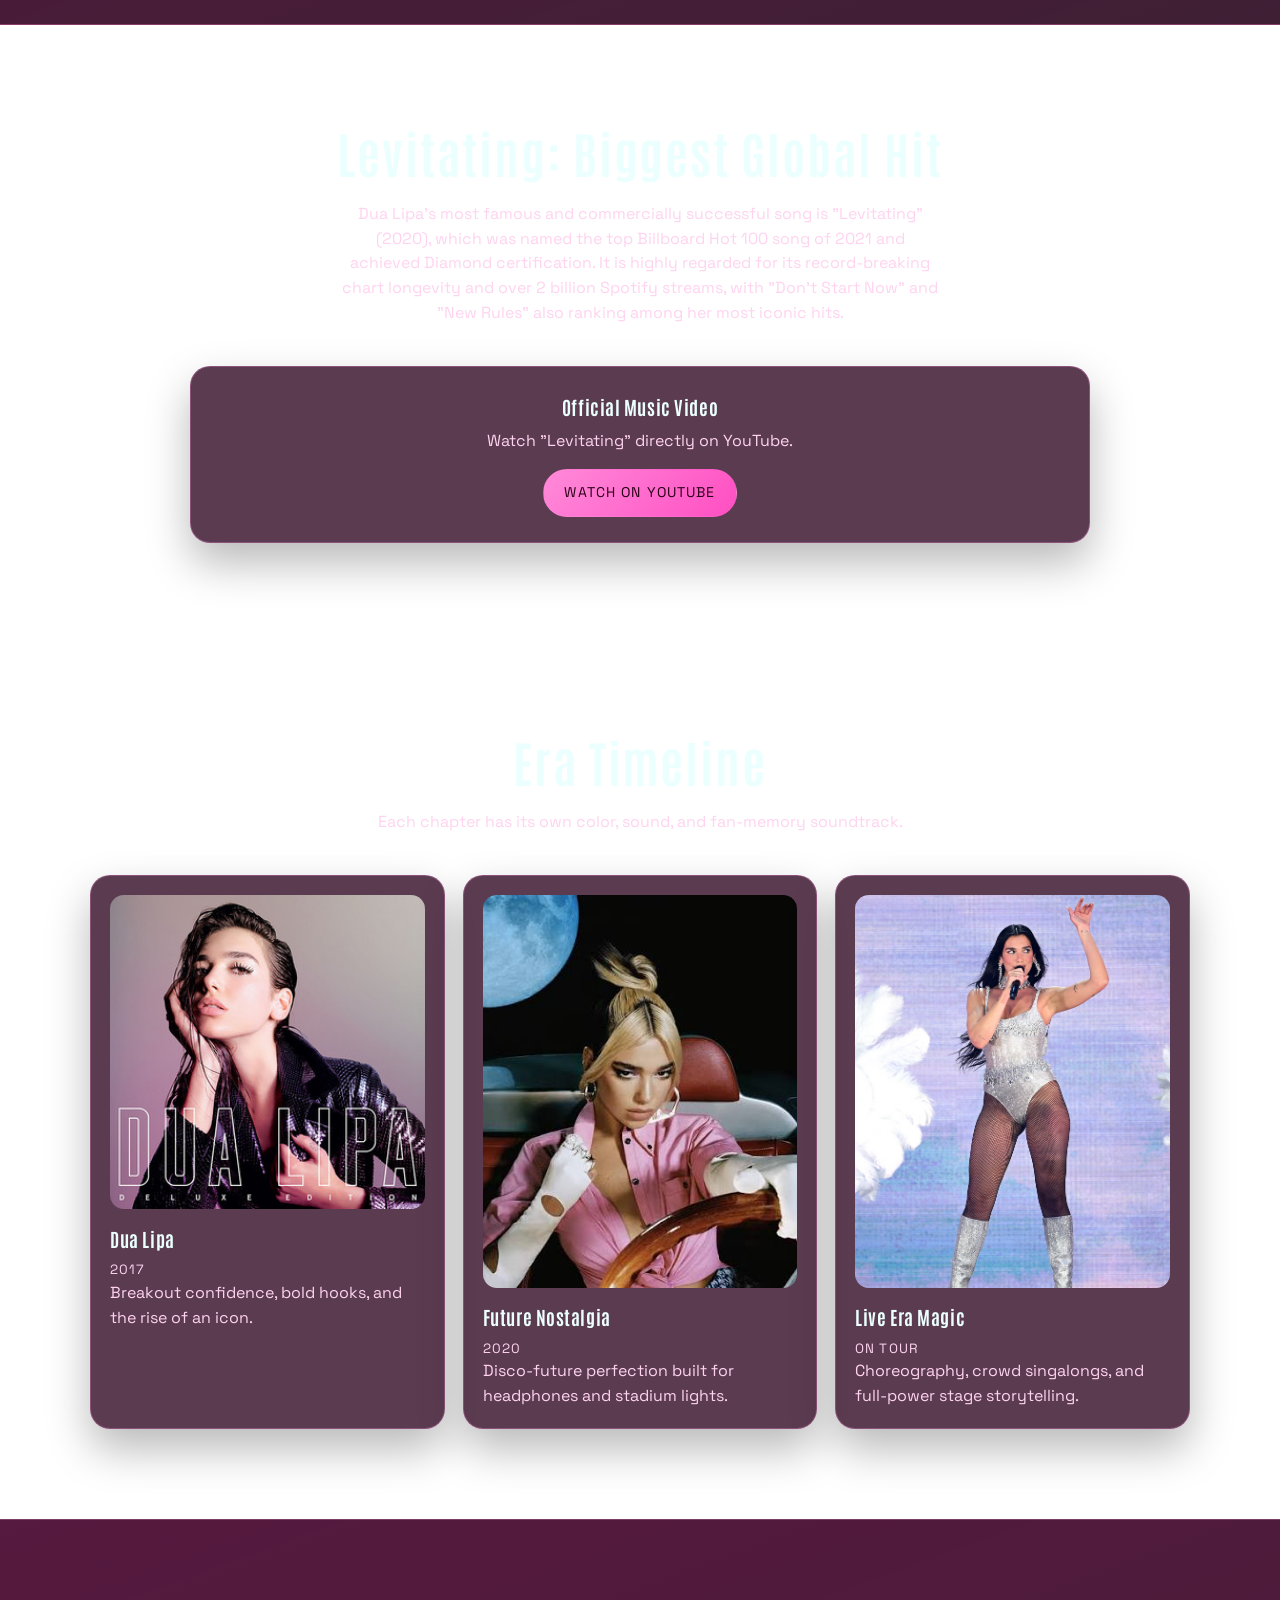
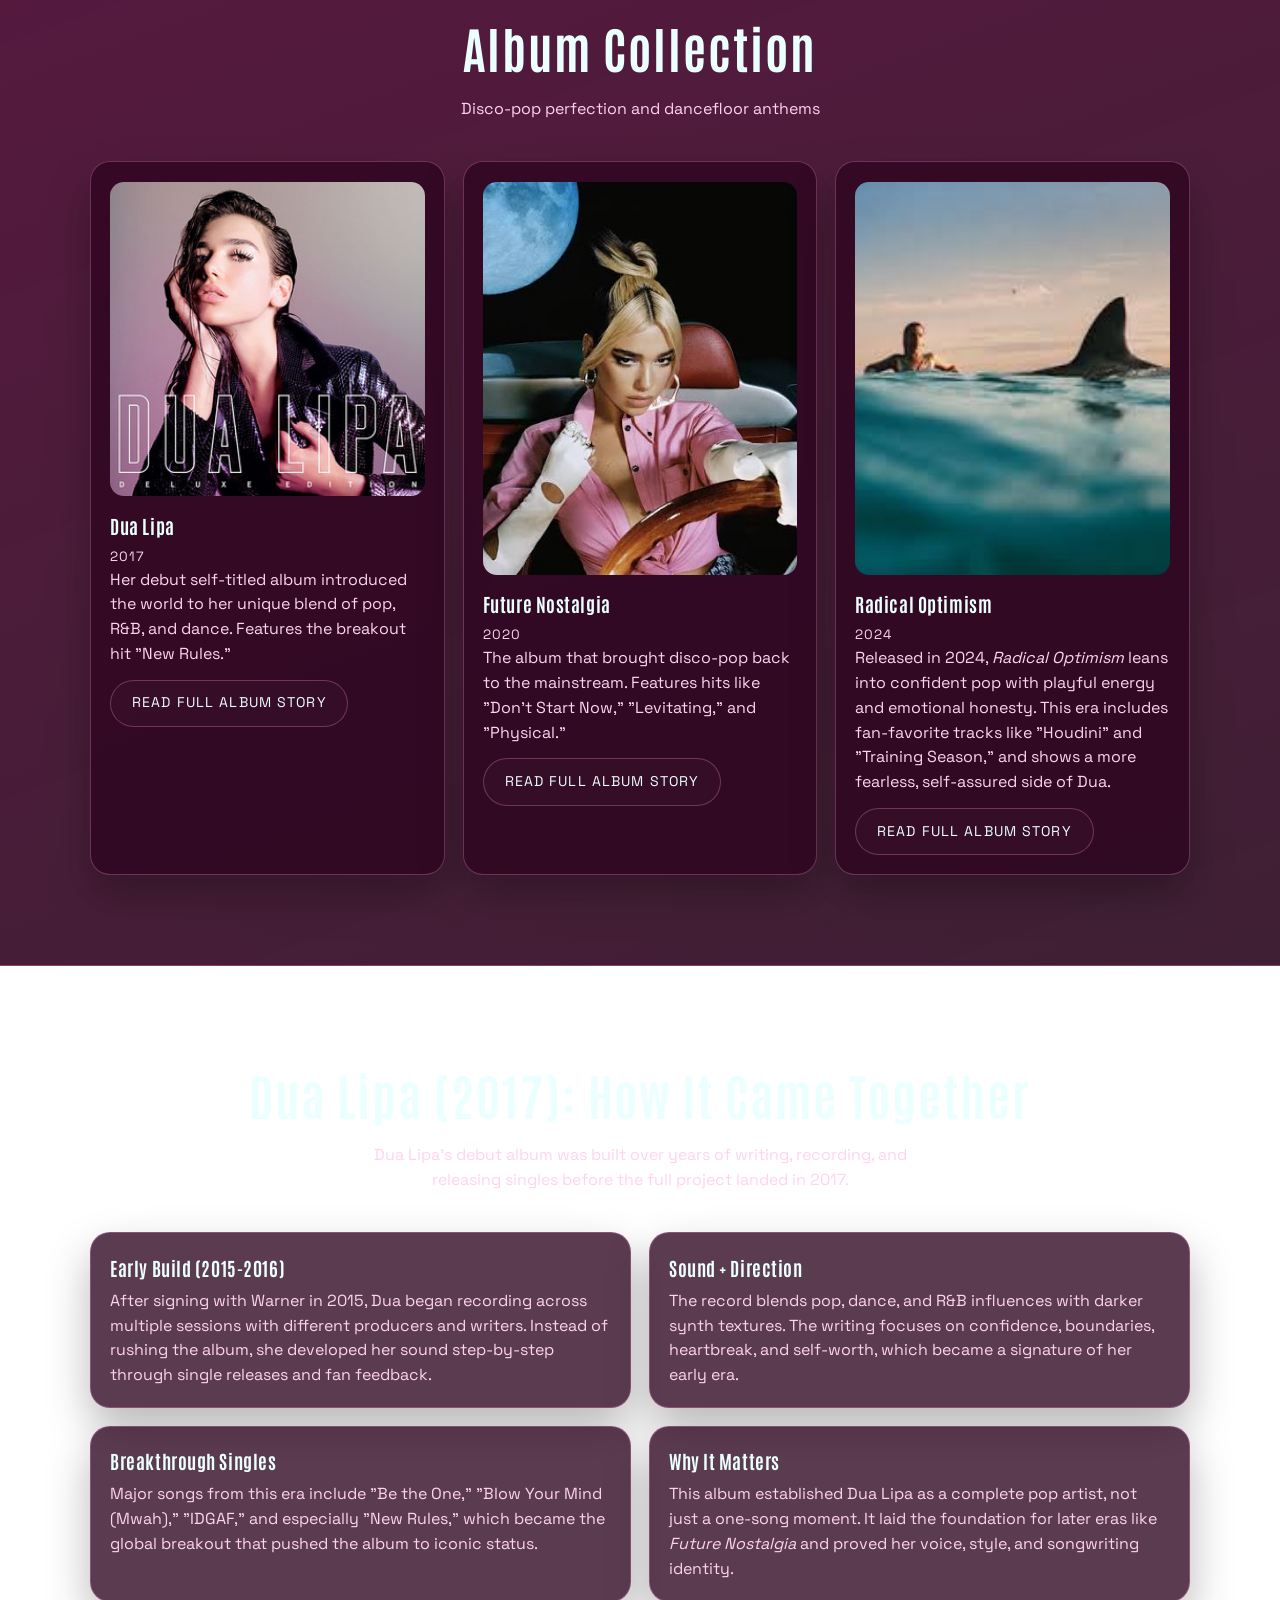
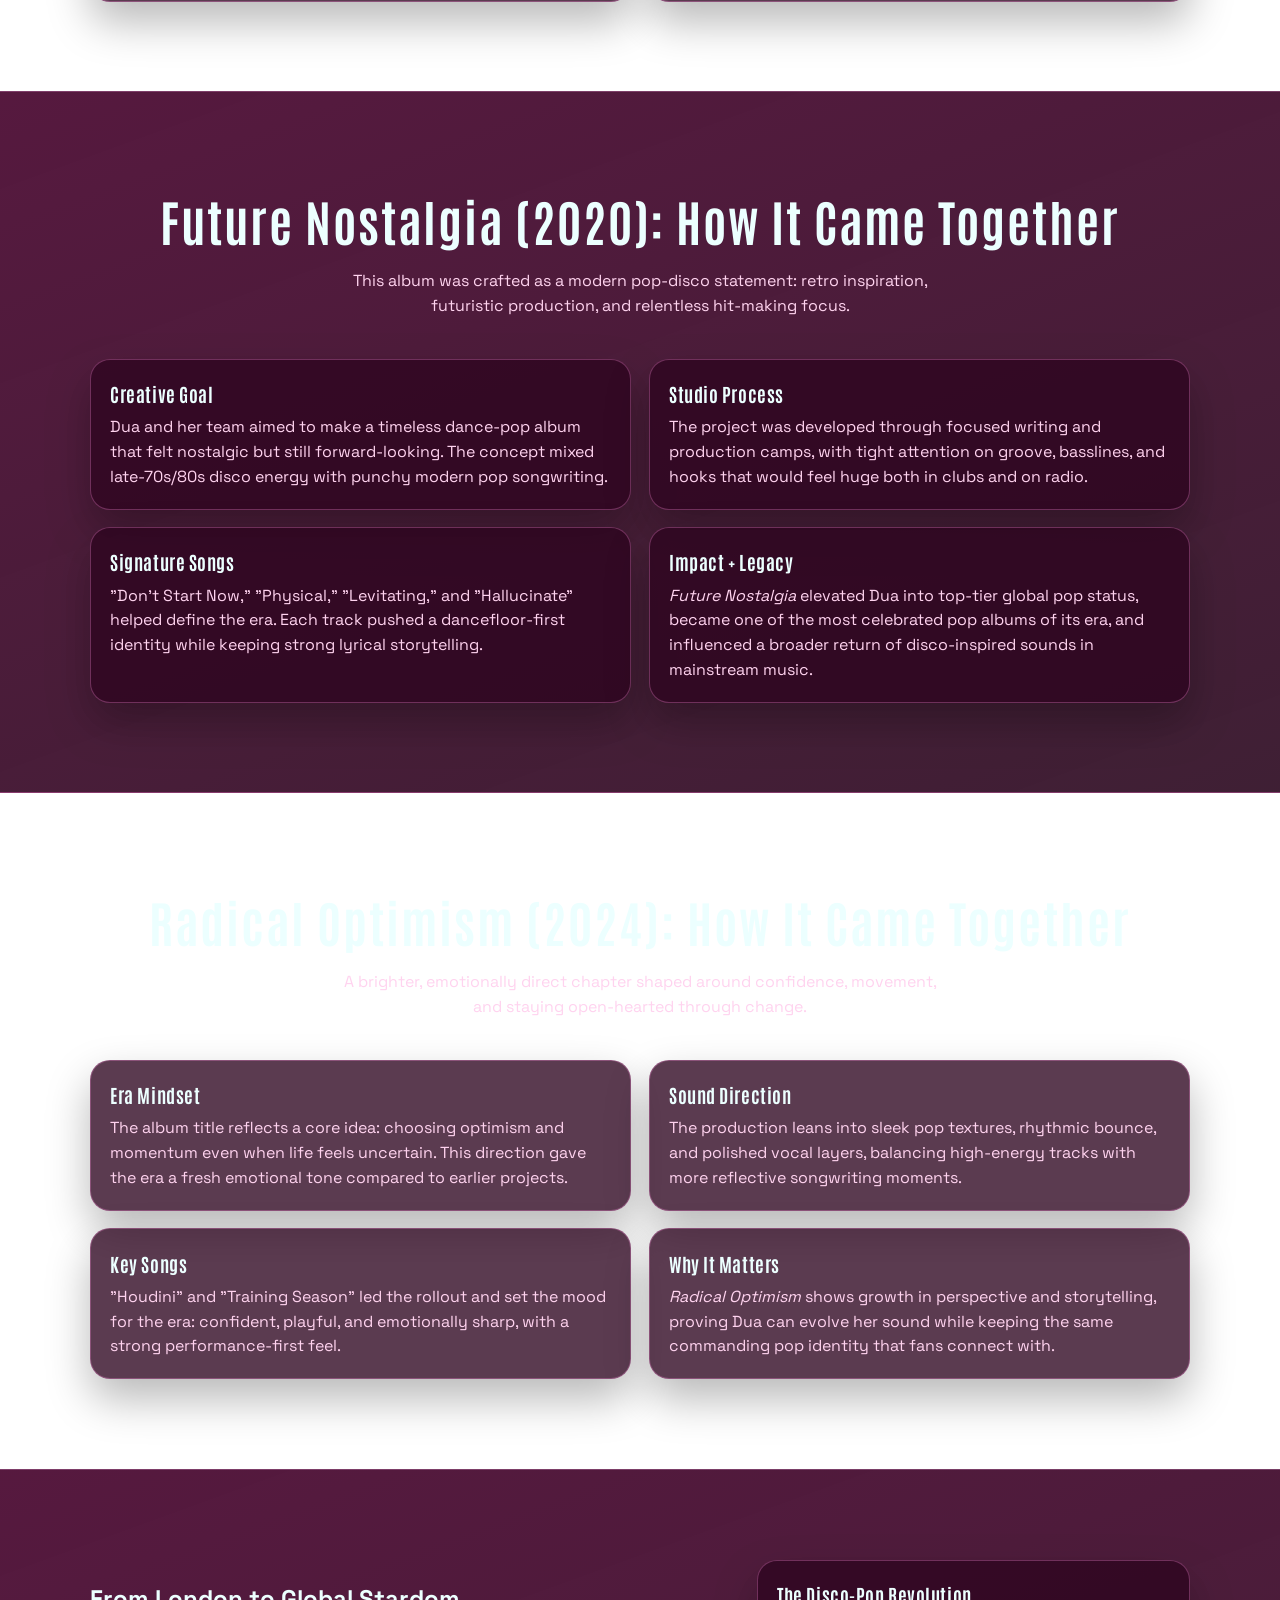
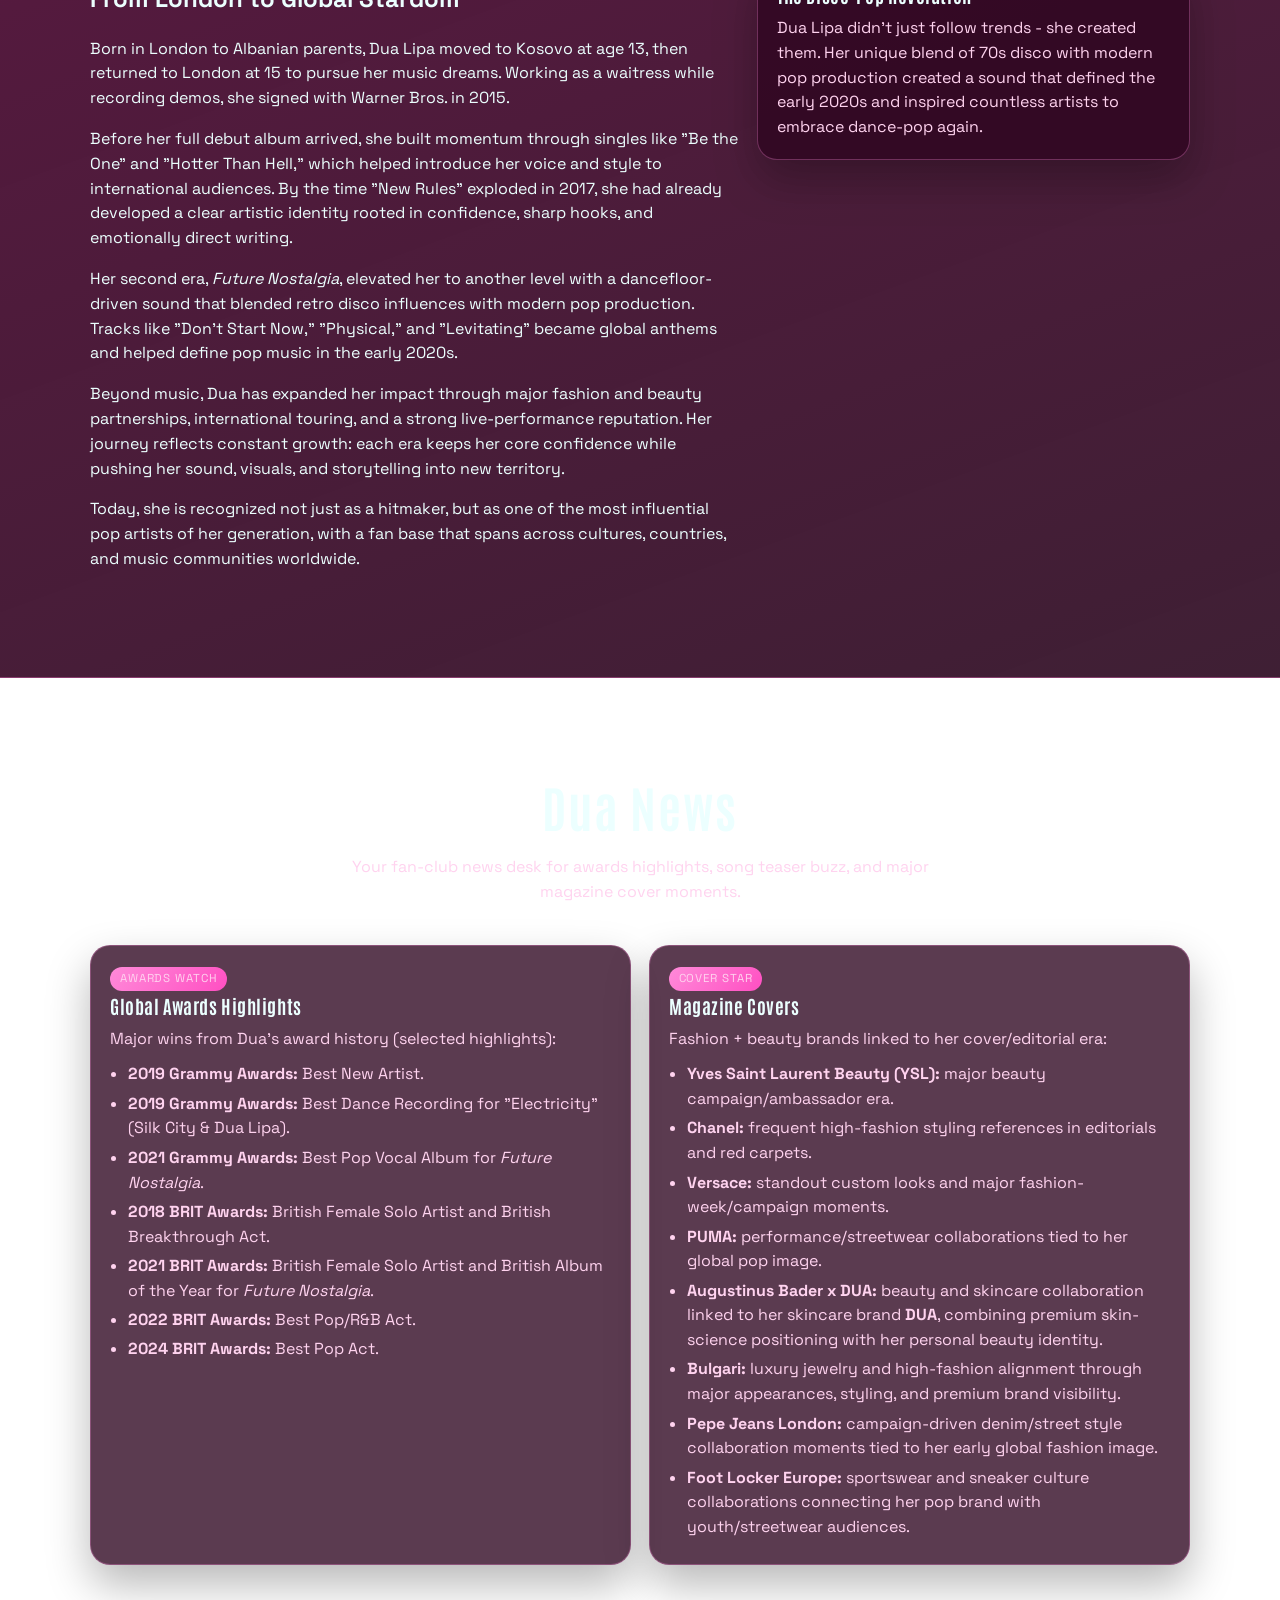
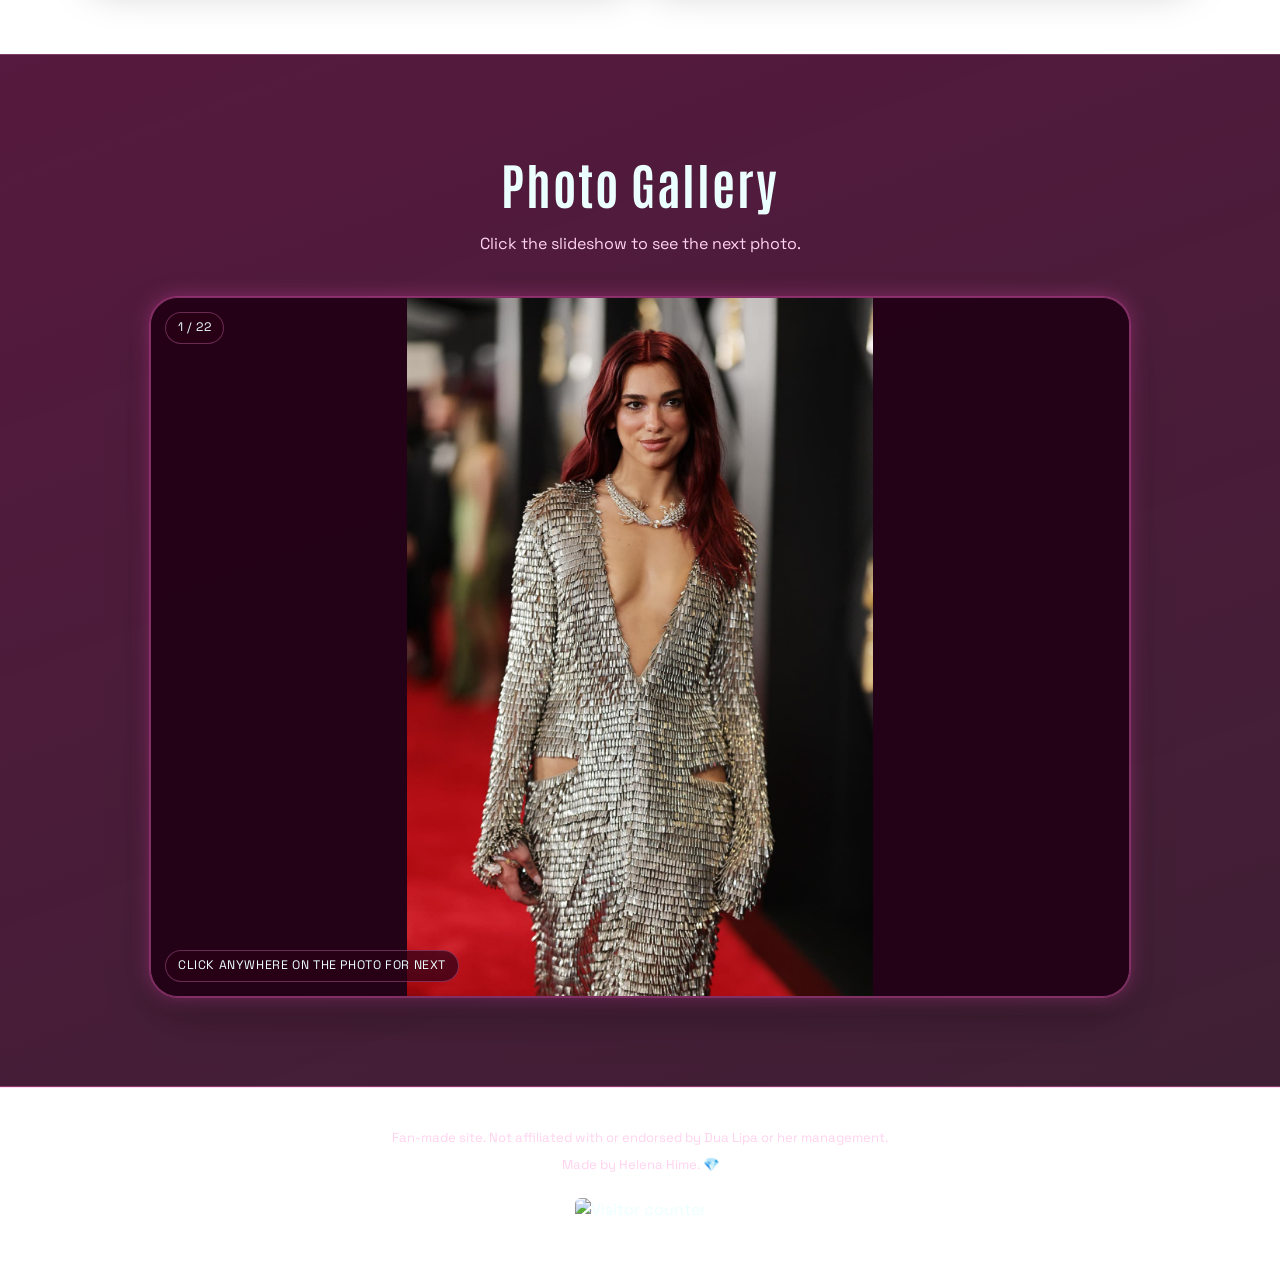
==== commit 0fac1691: "Fix missing era timeline image, use dualipa2017.jpg Co-Authored-By: Claude Sonnet 4.6 <noreply@anthr" ====
--- a/index.html
+++ b/index.html
@@ -169,7 +169,7 @@
           </div>
           <div class="era-grid">
             <article class="era-card">
-              <img class="self-titled-cover" src="dualipaselftitledera.JPG" alt="Dua Lipa self titled cover era" />
+              <img class="self-titled-cover" src="dualipa2017.jpg" alt="Dua Lipa self titled cover era" />
               <h3>Dua Lipa</h3>
               <p class="album-year">2017</p>
               <p>Breakout confidence, bold hooks, and the rise of an icon.</p>
@@ -488,7 +488,7 @@
         </p>
         <p style="margin-top: 1rem;">
           <img
-            src="https://hits.seeyoufarm.com/api/count/incr/badge.svg?url=https%3A%2F%2Fhelenahimelinosilva-byte.github.io%2Fdualipafanclub&count_bg=%23FF4FC2&title_bg=%232A0018&icon=heart&icon_color=%23FFFFFF&title=visitors&edge_flat=true"
+            src="https://visitor-badge.laobi.icu/badge?page_id=helenahimelinosilva-byte.dualipafanclub&left_color=%232A0018&right_color=%23FF4FC2&left_text=visitors"
             alt="Visitor counter"
             style="height: 32px; display: inline-block; vertical-align: middle; border-radius: 6px;"
           />
